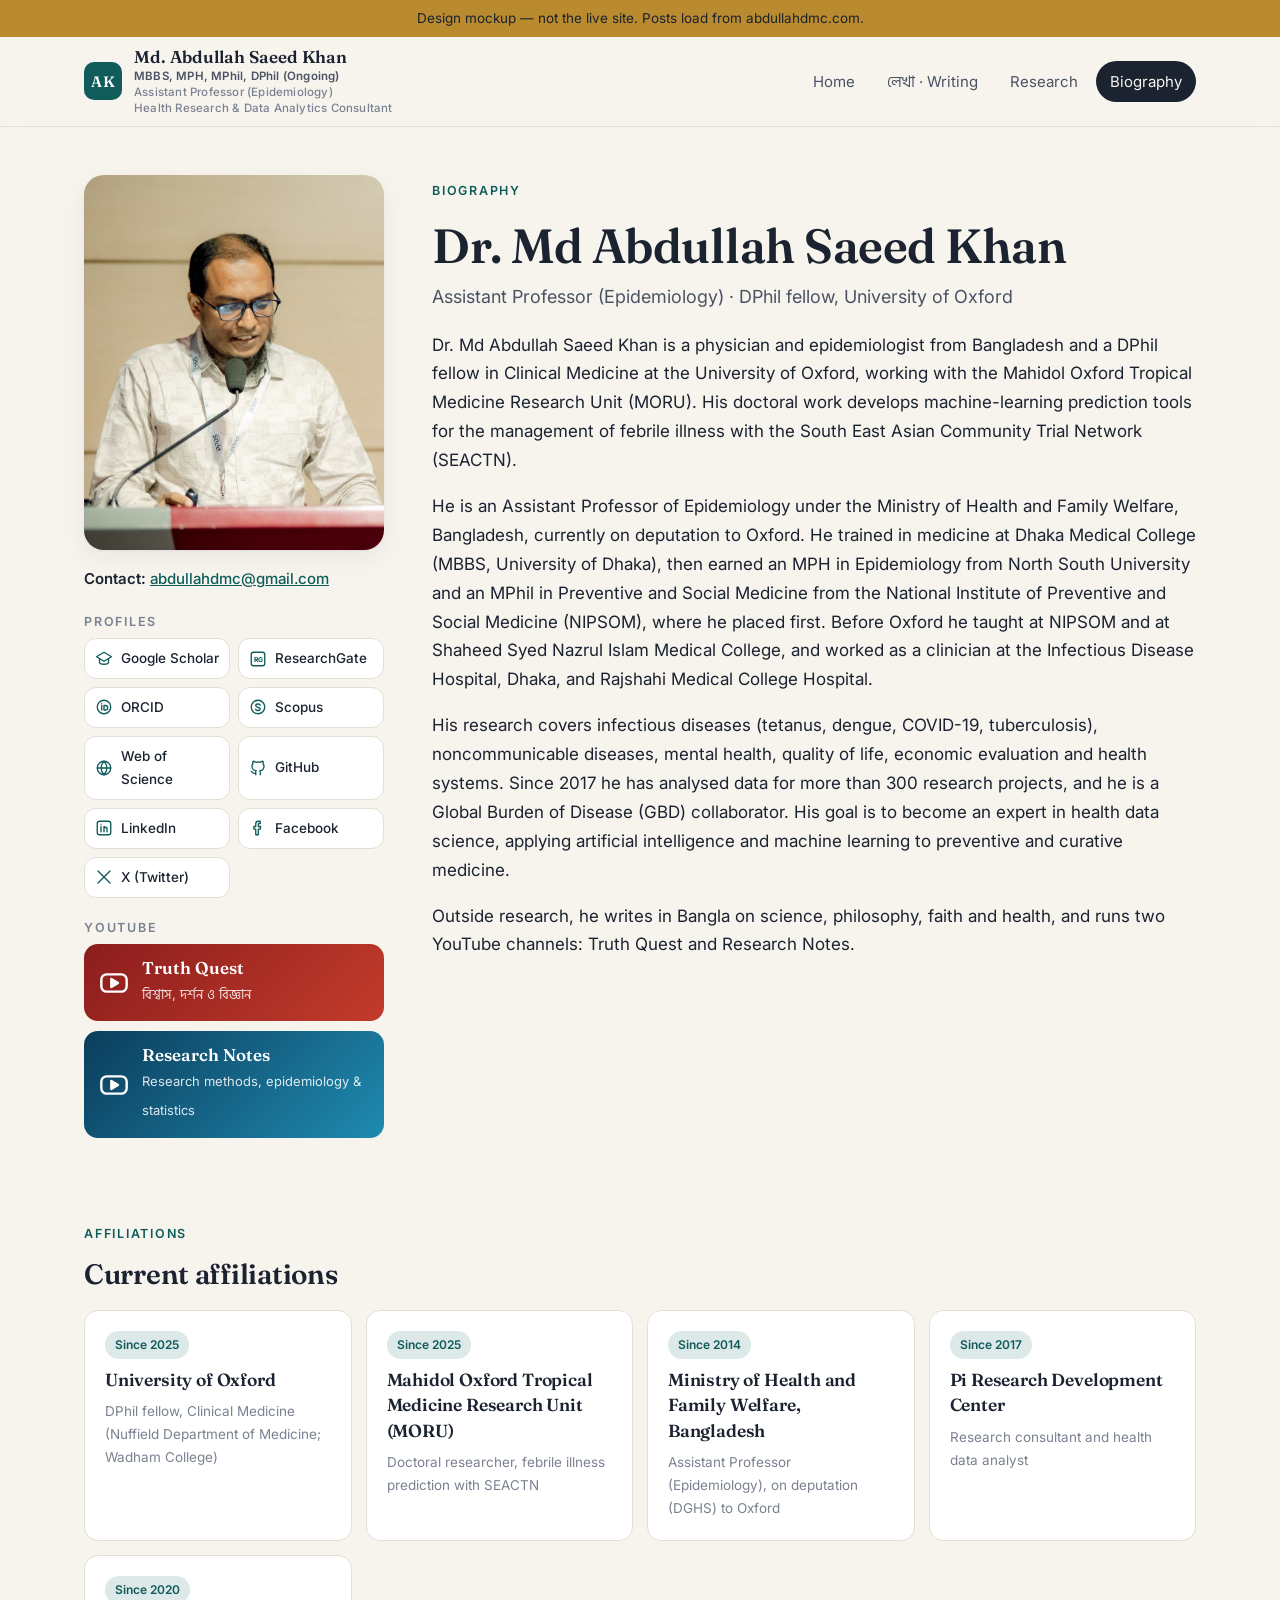
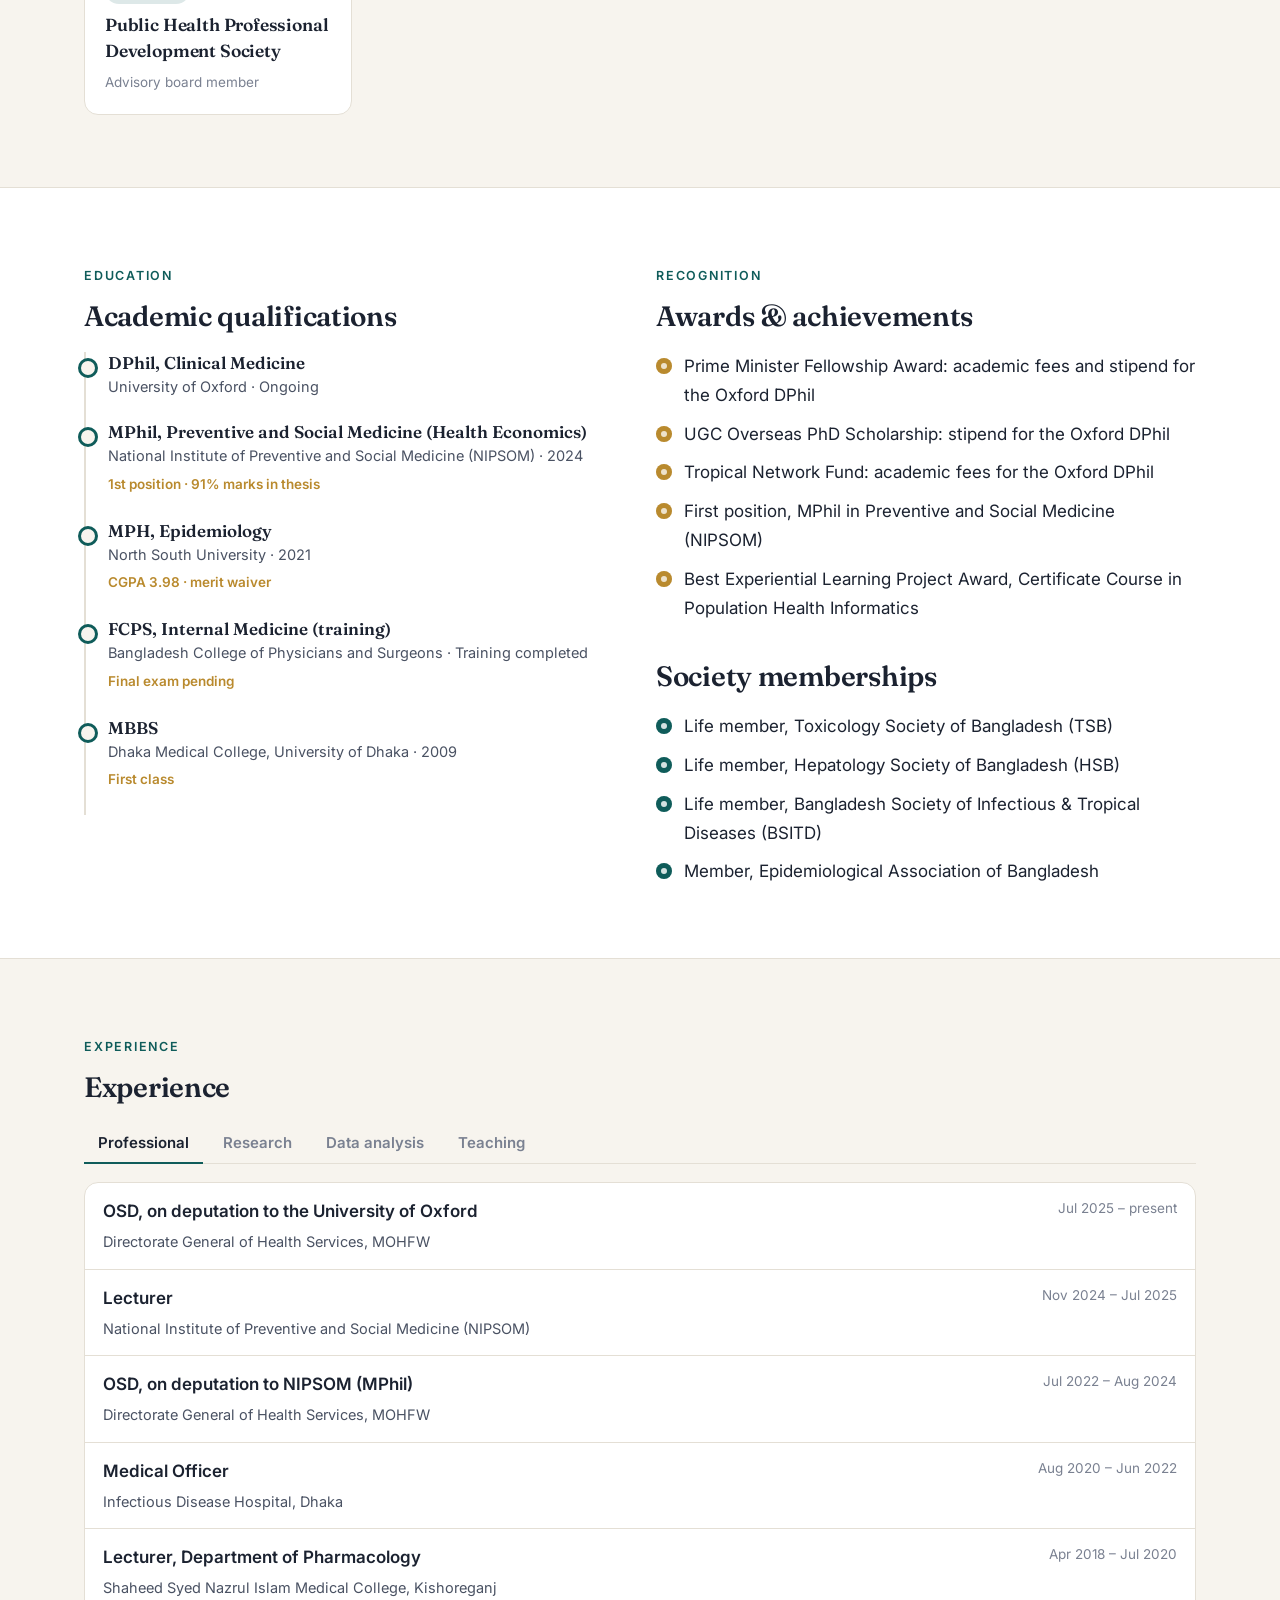
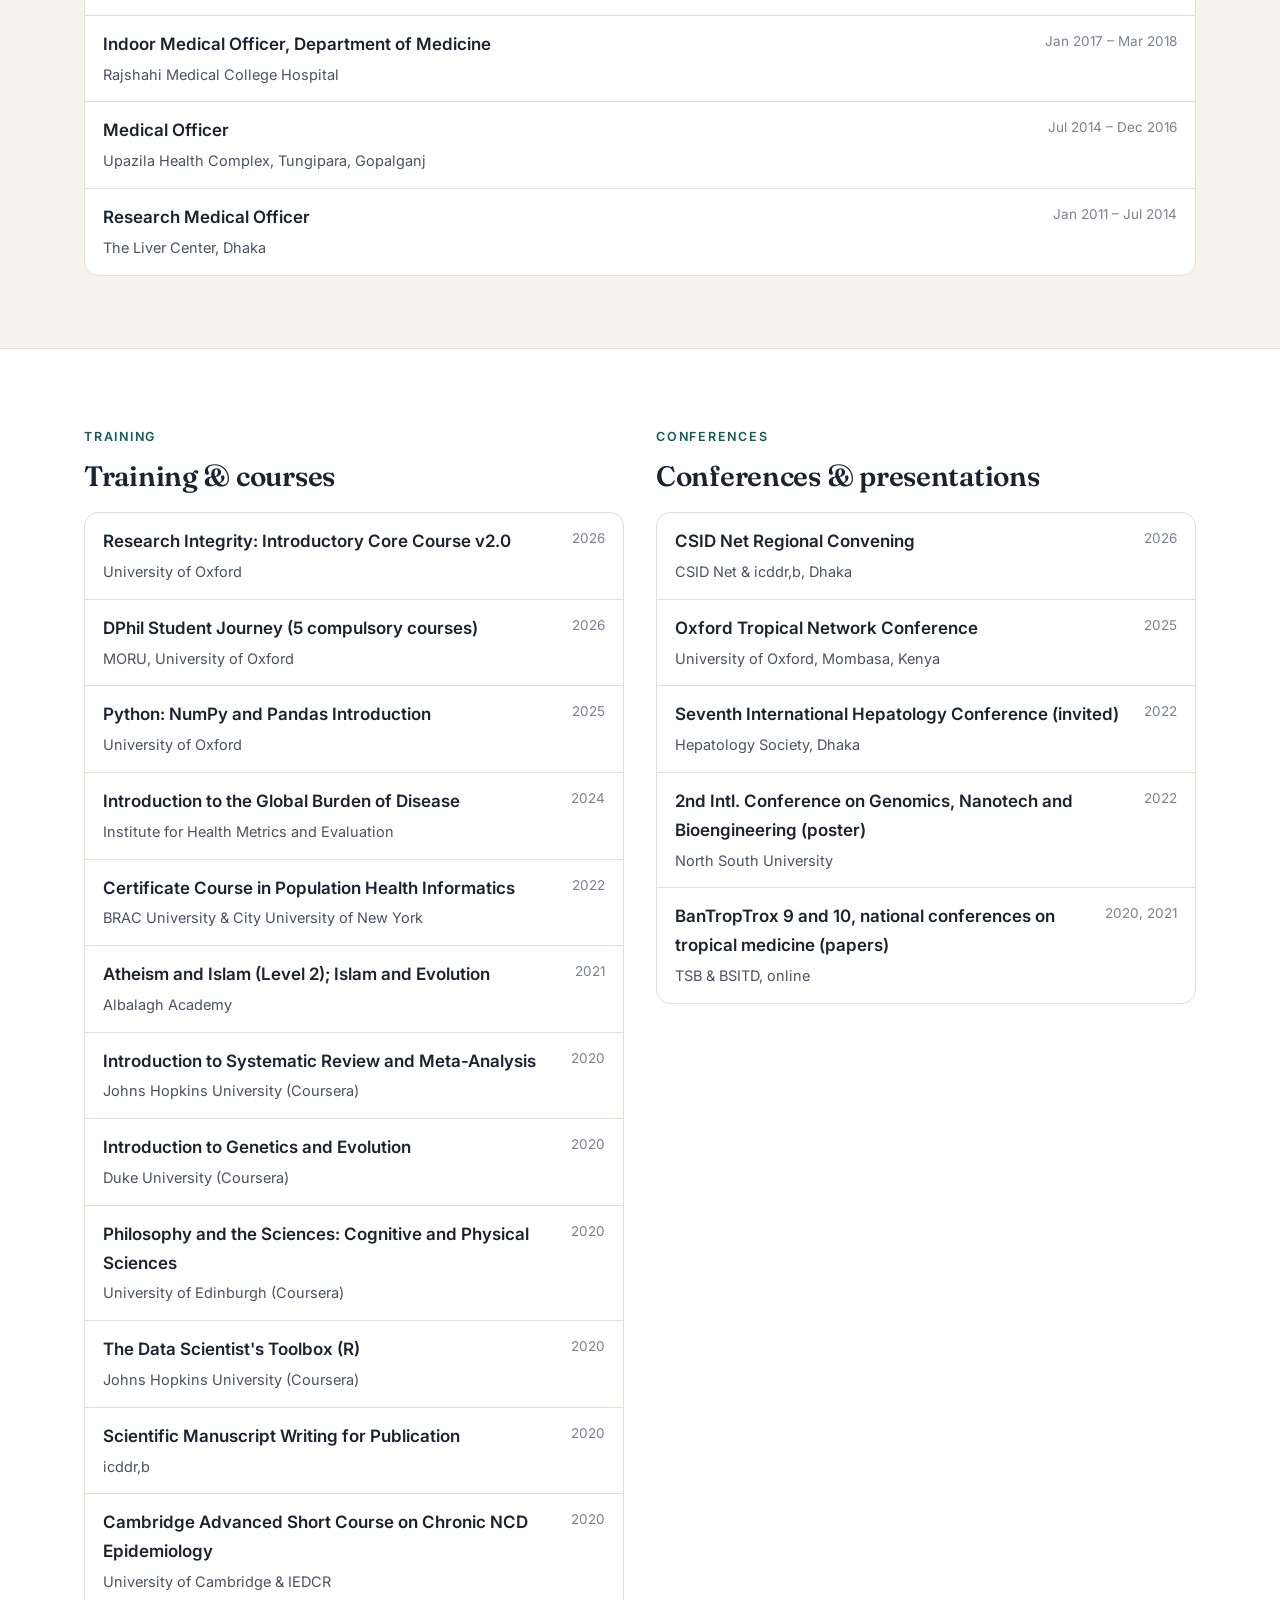
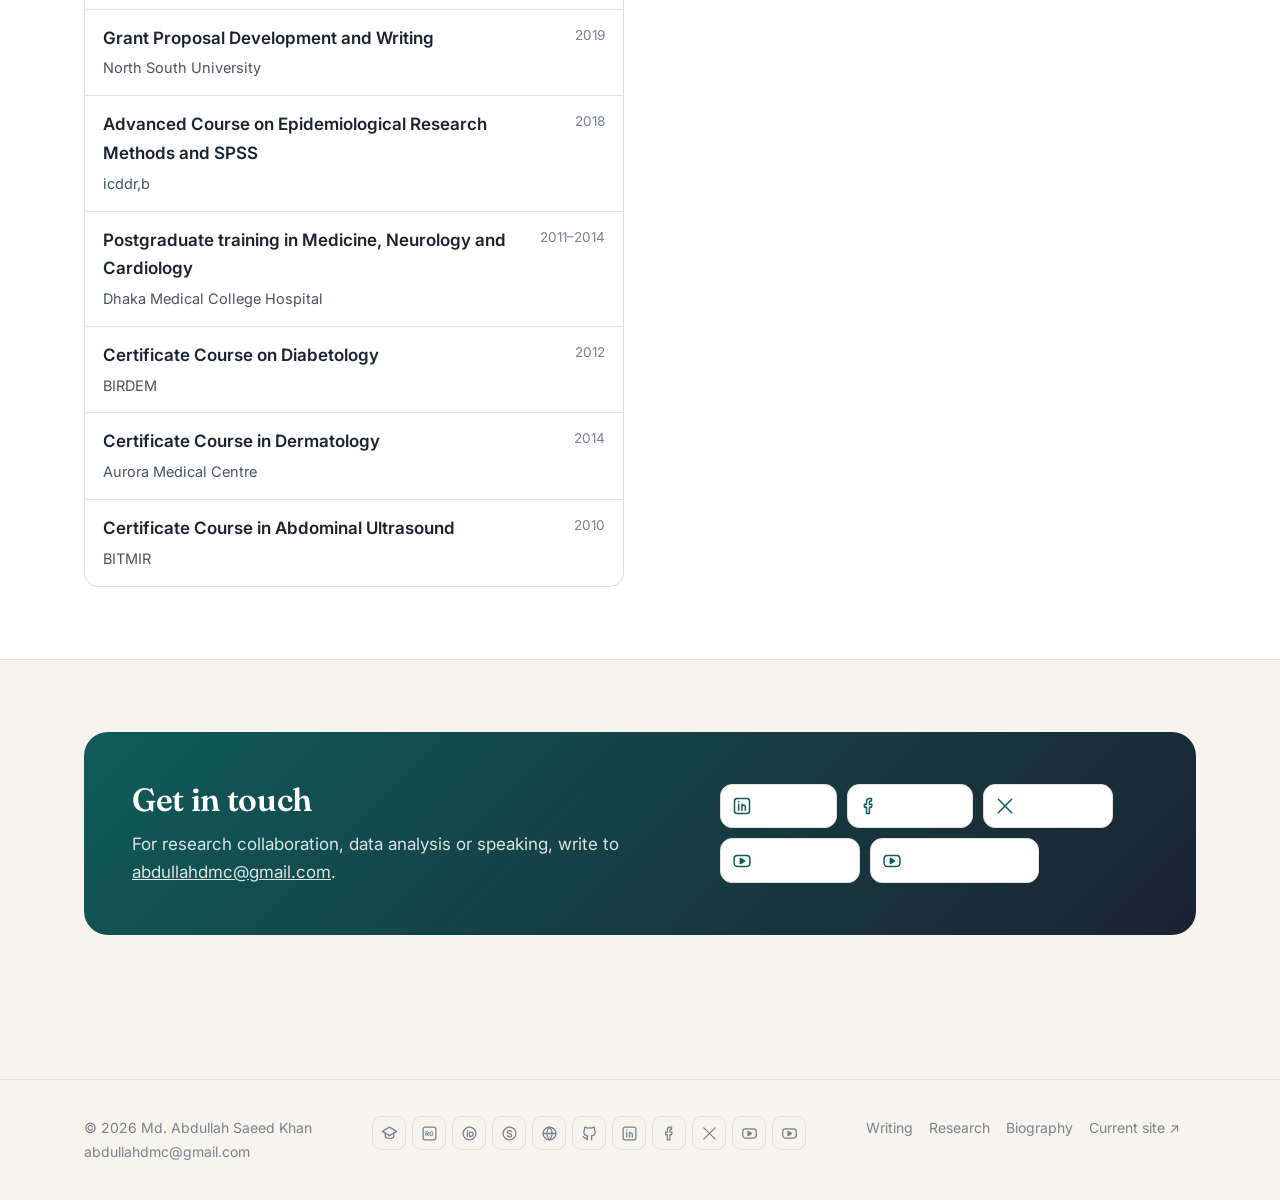
==== docs/about.html @ 0b35661c "Biography sidebar with contact and links, DPhil fellow, stacked review sections, intro wording Co-Au" ====
<!doctype html>
<html lang="en">
<head>
<meta charset="utf-8">
<meta name="viewport" content="width=device-width, initial-scale=1">
<title>Biography · Abdullah Saeed Khan</title>
<meta name="description" content="Biography, affiliations, qualifications, training and experience of Dr. Md Abdullah Saeed Khan.">
<link rel="preconnect" href="https://fonts.googleapis.com"><link rel="preconnect" href="https://fonts.gstatic.com" crossorigin>
<link href="https://fonts.googleapis.com/css2?family=Fraunces:ital,opsz,wght@0,9..144,500;0,9..144,600;1,9..144,500&family=Hind+Siliguri:wght@400;500;600&family=Inter:wght@400;500;600&family=Noto+Serif+Bengali:wght@500;600&display=swap" rel="stylesheet">
<link rel="stylesheet" href="assets/style.css">
</head>
<body>
<div id="site-header"></div>

<section><div class="wrap bio-hero">
  <aside class="bio-side">
    <div class="portrait photo" style="background-image:url(assets/portrait.jpg)" role="img" aria-label="Dr. Md Abdullah Saeed Khan speaking at a conference"></div>
    <p class="contact">Contact: <a href="mailto:abdullahdmc@gmail.com">abdullahdmc@gmail.com</a></p>
    <h2 class="side-h">Profiles</h2>
    <div class="side-links" id="links"></div>
    <h2 class="side-h">YouTube</h2>
    <div class="yt side-yt" id="yt"></div>
  </aside>
  <div>
    <span class="eyebrow">Biography</span>
    <h1 id="name"></h1>
    <p class="role">Assistant Professor (Epidemiology) · DPhil fellow, University of Oxford</p>
    <div class="bio-text" id="bio"></div>
  </div>
</div></section>

<section class="section"><div class="wrap">
  <span class="eyebrow">Affiliations</span><h2 class="sub-h" style="margin-top:10px">Current affiliations</h2>
  <div class="affil-grid" id="affil"></div>
</div></section>

<section class="section band"><div class="wrap two-col">
  <div><span class="eyebrow">Education</span><h2 class="sub-h" style="margin-top:10px">Academic qualifications</h2><ul class="edu" id="edu"></ul></div>
  <div>
    <span class="eyebrow">Recognition</span><h2 class="sub-h" style="margin-top:10px">Awards &amp; achievements</h2><ul class="ticks gold" id="awards"></ul>
    <h2 class="sub-h" style="margin-top:36px">Society memberships</h2><ul class="ticks" id="members"></ul>
  </div>
</div></section>

<section class="section"><div class="wrap">
  <span class="eyebrow">Experience</span><h2 class="sub-h" style="margin-top:10px">Experience</h2>
  <div class="tabs" role="tablist" id="xtabs"></div>
  <div id="xpanel"></div>
</div></section>

<section class="section band"><div class="wrap two-col">
  <div><span class="eyebrow">Training</span><h2 class="sub-h" style="margin-top:10px">Training &amp; courses</h2><ul class="rows" id="training"></ul></div>
  <div><span class="eyebrow">Conferences</span><h2 class="sub-h" style="margin-top:10px">Conferences &amp; presentations</h2><ul class="rows" id="conf"></ul></div>
</div></section>

<section class="section"><div class="wrap">
  <div class="cta">
    <div><h2>Get in touch</h2><p>For research collaboration, data analysis or speaking, write to <a href="mailto:abdullahdmc@gmail.com" style="color:#fff">abdullahdmc@gmail.com</a>.</p></div>
    <div class="links-row" id="social"></div>
  </div>
</div></section>

<div id="site-footer"></div>
<script src="assets/profile.js"></script>
<script src="assets/site.js"></script>
<script>
  renderChrome("about.html");
  const P = window.PROFILE;
  const rows = (list, f) => list.map(f).join("");
  document.getElementById("name").textContent = P.name;
  document.getElementById("bio").innerHTML = P.bio.map(p => `<p>${p}</p>`).join("");
  document.getElementById("links").innerHTML = linkChips([...P.links.research, ...P.links.social]);
  document.getElementById("affil").innerHTML = rows(P.affiliations, a => `<div class="box"><span class="pill">Since ${a.since}</span><h3>${a.org}</h3><div class="meta">${a.role}</div></div>`);
  document.getElementById("edu").innerHTML = rows(P.education, e => `<li><b>${e.degree}</b><span>${e.inst} · ${e.year}</span>${e.note ? `<em>${e.note}</em>` : ""}</li>`);
  document.getElementById("awards").innerHTML = rows(P.awards, a => `<li>${a}</li>`);
  document.getElementById("members").innerHTML = rows(P.memberships, m => `<li>${m}</li>`);
  document.getElementById("training").innerHTML = rows(P.training, ([t, i, y]) => `<li><b>${t}</b><span class="where">${i}</span><span class="when">${y}</span></li>`);
  document.getElementById("conf").innerHTML = rows(P.conferences, ([t, i, y]) => `<li><b>${t}</b><span class="where">${i}</span><span class="when">${y}</span></li>`);
  document.getElementById("yt").innerHTML = rows(P.links.youtube, ([l, u, ic, sub]) => `<a href="${u}" target="_blank" rel="noopener">${linkIcon(ic)}<div><b>${l}</b><span>${sub}</span></div></a>`);
  document.getElementById("social").innerHTML = linkChips([...P.links.social, ...P.links.youtube.map(([l, u, i]) => [l, u, i])]);

  const X = P.experience;
  const tabs = {
    professional: ["Professional", () => `<ul class="rows">${rows(X.professional, ([r, o, d]) => `<li><b>${r}</b><span class="where">${o}</span><span class="when">${d}</span></li>`)}</ul>`],
    research: ["Research", () => `<ul class="rows">${rows(X.research, ([r, o, d]) => `<li><b>${r}</b><span class="where">${o}</span><span class="when">${d}</span></li>`)}</ul>`],
    analysis: ["Data analysis", () => `<ul class="rows">${rows(X.analysis, ([r, o, d, x]) => `<li><b>${r}</b><span class="where">${o}</span><span class="when">${d}</span><span class="extra">${x}</span></li>`)}</ul>
      <div class="chips-wrap" style="margin-top:14px">${X.tools.map(t => `<span>${t}</span>`).join("")}</div>`],
    teaching: ["Teaching", () => `<ul class="rows">${rows(X.teaching, ([t, o, d, x]) => `<li><b>${t}</b><span class="where">${o}${x ? " · " + x : ""}</span><span class="when">${d}</span></li>`)}</ul>`],
  };
  const xtabs = document.getElementById("xtabs");
  xtabs.innerHTML = Object.entries(tabs).map(([k, [l]]) => `<button class="tab" role="tab" data-k="${k}">${l}</button>`).join("");
  const show = k => {
    xtabs.querySelectorAll(".tab").forEach(t => t.setAttribute("aria-selected", t.dataset.k === k));
    document.getElementById("xpanel").innerHTML = tabs[k][1]();
  };
  xtabs.onclick = e => { const b = e.target.closest(".tab"); if (b) show(b.dataset.k); };
  show("professional");
</script>
</body>
</html>
---- docs/assets/style.css ----
:root {
  --paper: #f7f4ee;
  --surface: #ffffff;
  --ink: #1b2230;
  --ink-2: #4a5263;
  --ink-3: #7a8191;
  --line: #e4dfd5;
  --accent: #0f5c5a;
  --accent-ink: #ffffff;
  --gold: #b98a2e;
  --shadow: 0 1px 2px rgba(27, 34, 48, .06), 0 8px 24px rgba(27, 34, 48, .06);
  --radius: 14px;
  --serif: "Fraunces", "Noto Serif Bengali", Georgia, serif;
  --sans: "Inter", "Hind Siliguri", system-ui, sans-serif;
  --wrap: 1160px;
}
@media (prefers-color-scheme: dark) {
  :root:not([data-theme="light"]) {
    --paper: #12161d; --surface: #1a1f28; --ink: #ece8df; --ink-2: #b9b4aa; --ink-3: #8b877f;
    --line: #2a303b; --accent: #4fb3ab; --accent-ink: #0d1a19; --gold: #d8b25c;
    --shadow: 0 1px 2px rgba(0,0,0,.3), 0 8px 24px rgba(0,0,0,.25);
  }
}
:root[data-theme="dark"] {
  --paper: #12161d; --surface: #1a1f28; --ink: #ece8df; --ink-2: #b9b4aa; --ink-3: #8b877f;
  --line: #2a303b; --accent: #4fb3ab; --accent-ink: #0d1a19; --gold: #d8b25c;
  --shadow: 0 1px 2px rgba(0,0,0,.3), 0 8px 24px rgba(0,0,0,.25);
}

* { box-sizing: border-box; }
html { -webkit-text-size-adjust: 100%; }
body {
  margin: 0; background: var(--paper); color: var(--ink);
  font: 17px/1.7 var(--sans); overflow-x: hidden;
}
a { color: inherit; }
img { max-width: 100%; display: block; }
.wrap { max-width: var(--wrap); margin: 0 auto; padding: 0 24px; }
@media (max-width: 600px) { .wrap { padding: 0 16px; } body { font-size: 16px; } }

/* ---------- header ---------- */
.site-header {
  position: sticky; top: 0; z-index: 20;
  background: color-mix(in srgb, var(--paper) 88%, transparent);
  backdrop-filter: blur(10px); border-bottom: 1px solid var(--line);
}
.site-header .wrap { display: flex; align-items: center; gap: 24px; min-height: 68px; padding-top: 10px; padding-bottom: 10px; }
.brand { display: flex; align-items: center; gap: 12px; text-decoration: none; }
.brand-mark {
  width: 38px; height: 38px; border-radius: 10px; background: var(--accent); color: var(--accent-ink);
  display: grid; place-items: center; font: 600 15px/1 var(--serif); letter-spacing: .5px;
}
.brand-name { font: 600 17px/1.15 var(--serif); }
.brand-name small { display: block; font: 500 11.5px/1.35 var(--sans); color: var(--ink-3); letter-spacing: .2px; }
.brand-name small:first-of-type { margin-top: 3px; color: var(--ink-2); font-weight: 600; }
@media (max-width: 400px) { .site-header .brand-mark { display: none; } .brand-name { font-size: 15.5px; } .brand-name small { font-size: 10.5px; } }
.nav { margin-left: auto; display: flex; gap: 4px; }
.nav a {
  text-decoration: none; padding: 8px 14px; border-radius: 999px; font-size: 15px; color: var(--ink-2);
}
.nav a:hover { background: var(--line); color: var(--ink); }
.nav a.active { background: var(--ink); color: var(--paper); }
.menu-btn { display: none; margin-left: auto; background: none; border: 1px solid var(--line); border-radius: 10px;
  width: 42px; height: 42px; color: var(--ink); font-size: 20px; cursor: pointer; }
@media (max-width: 760px) {
  .menu-btn { display: block; }
  .nav { display: none; position: absolute; top: 100%; left: 0; right: 0; flex-direction: column;
    background: var(--paper); border-bottom: 1px solid var(--line); padding: 8px 16px 16px; }
  .nav.open { display: flex; }
  .nav a { border-radius: 10px; }
}

/* ---------- type ---------- */
h1, h2, h3 { font-family: var(--serif); font-weight: 600; line-height: 1.25; margin: 0; letter-spacing: -.01em; }
.eyebrow { font: 600 12.5px/1 var(--sans); letter-spacing: .14em; text-transform: uppercase; color: var(--accent); }
.section { padding: 72px 0; }
.section-head { display: flex; align-items: end; justify-content: space-between; gap: 16px; margin-bottom: 28px; flex-wrap: wrap; }
.section-head h2 { font-size: clamp(26px, 3.2vw, 34px); margin-top: 10px; }
.link-more { font-weight: 600; color: var(--accent); text-decoration: none; white-space: nowrap; }
.link-more:hover { text-decoration: underline; }
@media (max-width: 600px) { .section { padding: 52px 0; } }

/* ---------- buttons ---------- */
.btn { display: inline-flex; align-items: center; gap: 8px; padding: 12px 20px; border-radius: 999px;
  font: 600 15px/1 var(--sans); text-decoration: none; border: 1px solid transparent; cursor: pointer; }
.btn-primary { background: var(--accent); color: var(--accent-ink); }
.btn-primary:hover { filter: brightness(1.08); }
.btn-ghost { border-color: var(--line); color: var(--ink); background: var(--surface); }
.btn-ghost:hover { border-color: var(--ink-3); }

/* ---------- hero ---------- */
.hero { padding: 64px 0 40px; }
.hero-grid { display: grid; grid-template-columns: 1.25fr 1fr; gap: 56px; align-items: center; }
.hero h1 { font-size: clamp(38px, 5.4vw, 62px); margin: 16px 0 18px; }
.hero h1 em { font-style: italic; color: var(--accent); }
.hero .lede { font-size: 19px; color: var(--ink-2); max-width: 36em; margin: 0 0 28px; }
.hero .lede-bn { font-family: "Hind Siliguri", var(--sans); }
.hero-actions { display: flex; gap: 12px; flex-wrap: wrap; }
.stats { display: grid; grid-template-columns: repeat(3, 1fr); gap: 12px; margin-top: 36px; max-width: 520px; }
.stat { border-top: 2px solid var(--ink); padding-top: 10px; }
.stat b { display: block; font: 600 30px/1.1 var(--serif); }
.stat span { font-size: 13.5px; color: var(--ink-3); line-height: 1.35; display: block; margin-top: 4px; }
.hero-visual { position: relative; aspect-ratio: 4 / 5; }
.hero-visual .portrait {
  position: absolute; inset: 0; border-radius: 24px; overflow: hidden; box-shadow: var(--shadow);
  background: linear-gradient(160deg, #0f5c5a, #0b3b4a 60%, #1b2230);
  display: grid; place-items: center; color: rgba(255,255,255,.9);
}
.portrait .ph { text-align: center; font-size: 13px; letter-spacing: .08em; opacity: .75; text-transform: uppercase; }
.portrait .ph b { display: block; font: 600 64px/1 var(--serif); letter-spacing: 0; opacity: 1; margin-bottom: 10px; text-transform: none; }
.hero-visual .badge {
  position: absolute; left: -28px; bottom: 36px; background: var(--surface); color: var(--ink);
  border-radius: 14px; padding: 14px 18px; box-shadow: var(--shadow); font-size: 14px; line-height: 1.4; max-width: 240px;
  border: 1px solid var(--line);
}
.badge b { display: block; font-family: var(--serif); font-size: 16px; }
@media (max-width: 900px) {
  .hero-grid { grid-template-columns: 1fr; gap: 36px; }
  .hero-visual { max-width: 380px; aspect-ratio: 1 / 1; }
  .hero-visual .badge { left: 16px; bottom: -18px; }
}

/* ---------- cover (generated post image) ---------- */
.cover {
  position: relative; aspect-ratio: 16 / 9; overflow: hidden; color: #fff; isolation: isolate;
  background: linear-gradient(var(--ang, 135deg), var(--c1), var(--c2));
  container-type: inline-size;
}
.cover svg.motif { position: absolute; z-index: -1; width: 78%; height: auto; opacity: .22; color: #fff; }
.cover::after { content: ""; position: absolute; inset: 0; z-index: -1;
  background: radial-gradient(120% 90% at 0% 100%, rgba(0,0,0,.38), transparent 60%); }
.cover .c-chip { position: absolute; top: 6.5cqi; left: 6.5cqi; font: 600 max(10px, 3.6cqi)/1 var(--sans);
  letter-spacing: .04em; background: rgba(255,255,255,.16); border: 1px solid rgba(255,255,255,.28);
  padding: 1.6cqi 3cqi; border-radius: 999px; backdrop-filter: blur(4px); }
.cover .c-title { position: absolute; left: 6.5cqi; right: 8cqi; bottom: 7cqi; margin: 0;
  font: 600 6.4cqi/1.32 "Noto Serif Bengali", var(--serif);
  display: -webkit-box; -webkit-line-clamp: 3; -webkit-box-orient: vertical; overflow: hidden;
  text-shadow: 0 1px 12px rgba(0,0,0,.25); }
.cover .c-sig { position: absolute; top: 7cqi; right: 6.5cqi; font: 500 max(9px, 2.8cqi)/1 var(--sans); opacity: .75; letter-spacing: .05em; }
.cover.lg .c-title { font-size: 5.2cqi; }

/* ---------- cards ---------- */
.grid { display: grid; grid-template-columns: repeat(3, 1fr); gap: 24px; }
@media (max-width: 960px) { .grid { grid-template-columns: repeat(2, 1fr); } }
@media (max-width: 600px) { .grid { grid-template-columns: 1fr; gap: 18px; } }
.card { background: var(--surface); border: 1px solid var(--line); border-radius: var(--radius); overflow: hidden;
  text-decoration: none; display: flex; flex-direction: column; transition: transform .2s, box-shadow .2s; }
.card:hover { transform: translateY(-3px); box-shadow: var(--shadow); }
.card-body { padding: 18px 20px 20px; display: flex; flex-direction: column; gap: 8px; flex: 1; }
.card-meta { font-size: 13px; color: var(--ink-3); display: flex; gap: 8px; align-items: center; flex-wrap: wrap; }
.dot { width: 8px; height: 8px; border-radius: 50%; display: inline-block; background: var(--c1); }
.card h3 { font: 600 19px/1.4 "Noto Serif Bengali", var(--serif); }
.card p { margin: 0; color: var(--ink-2); font-size: 15px; line-height: 1.65;
  display: -webkit-box; -webkit-line-clamp: 3; -webkit-box-orient: vertical; overflow: hidden; }

.feature { display: grid; grid-template-columns: 1.35fr 1fr; gap: 0; background: var(--surface);
  border: 1px solid var(--line); border-radius: 20px; overflow: hidden; text-decoration: none; margin-bottom: 24px; }
.feature .cover { aspect-ratio: auto; min-height: 340px; }
.feature .f-body { padding: 36px; display: flex; flex-direction: column; justify-content: center; gap: 14px; }
.feature h3 { font: 600 clamp(24px, 2.6vw, 32px)/1.35 "Noto Serif Bengali", var(--serif); }
.feature p { margin: 0; color: var(--ink-2); }
@media (max-width: 860px) { .feature { grid-template-columns: 1fr; } .feature .cover { min-height: 0; aspect-ratio: 16/9; } .feature .f-body { padding: 24px; } }

/* ---------- themes ---------- */
.themes { display: grid; grid-template-columns: repeat(3, 1fr); gap: 16px; }
@media (max-width: 860px) { .themes { grid-template-columns: repeat(2, 1fr); } }
@media (max-width: 480px) { .themes { grid-template-columns: 1fr; } }
.theme-tile { position: relative; overflow: hidden; border-radius: var(--radius); padding: 22px 22px 20px; color: #fff;
  text-decoration: none; background: linear-gradient(135deg, var(--c1), var(--c2)); min-height: 150px;
  display: flex; flex-direction: column; justify-content: flex-end; isolation: isolate; transition: transform .2s; }
.theme-tile:hover { transform: translateY(-3px); }
.theme-tile svg { position: absolute; right: -20px; top: -20px; width: 170px; opacity: .2; z-index: -1; }
.theme-tile b { font: 600 22px/1.3 "Noto Serif Bengali", var(--serif); }
.theme-tile span { font-size: 14px; opacity: .85; }

/* ---------- research ---------- */
.band { background: var(--surface); border-top: 1px solid var(--line); border-bottom: 1px solid var(--line); }
.research { display: grid; grid-template-columns: 1fr 1.6fr; gap: 56px; }
.research .intro p { color: var(--ink-2); }
.pubs { list-style: none; margin: 0; padding: 0; display: grid; gap: 14px; }
.pub { border: 1px solid var(--line); border-radius: 12px; padding: 16px 18px; background: var(--paper); }
.pub a { text-decoration: none; }
.pub a:hover .pub-title { text-decoration: underline; }
.pub-title { font: 600 17px/1.45 var(--serif); display: block; }
.pub-meta { font-size: 13.5px; color: var(--ink-3); margin-top: 6px; display: flex; gap: 10px; flex-wrap: wrap; }
.pub-meta .j { color: var(--accent); font-weight: 600; }
@media (max-width: 860px) { .research { grid-template-columns: 1fr; gap: 28px; } }

.affil { display: flex; flex-wrap: wrap; gap: 10px; margin-top: 20px; }
.affil span { font-size: 13.5px; border: 1px solid var(--line); padding: 6px 12px; border-radius: 999px; background: var(--paper); color: var(--ink-2); }

/* ---------- writing page ---------- */
.page-head { padding: 56px 0 28px; }
.page-head h1 { font-size: clamp(34px, 4.6vw, 52px); margin-top: 12px; }
.page-head p { color: var(--ink-2); max-width: 40em; }
.toolbar { display: flex; gap: 12px; flex-wrap: wrap; align-items: center; margin-bottom: 28px; }
.chips { display: flex; gap: 8px; flex-wrap: wrap; }
.chip { border: 1px solid var(--line); background: var(--surface); color: var(--ink-2); border-radius: 999px; padding: 8px 14px;
  font: 500 14px/1 var(--sans); cursor: pointer; display: inline-flex; gap: 8px; align-items: center; }
.chip[aria-pressed="true"] { background: var(--ink); color: var(--paper); border-color: var(--ink); }
.chip small { opacity: .65; }
.search { margin-left: auto; position: relative; }
.search input { font: 15px var(--sans); padding: 10px 14px 10px 38px; border-radius: 999px; border: 1px solid var(--line);
  background: var(--surface); color: var(--ink); width: 260px; }
.search svg { position: absolute; left: 13px; top: 50%; transform: translateY(-50%); width: 16px; color: var(--ink-3); }
@media (max-width: 760px) { .search { margin-left: 0; width: 100%; } .search input { width: 100%; } }
.count { color: var(--ink-3); font-size: 14px; margin-bottom: 16px; }
.more-wrap { text-align: center; margin-top: 36px; }
.empty { text-align: center; padding: 60px 0; color: var(--ink-3); }

/* ---------- post page ---------- */
.post-hero { padding: 40px 0 0; }
.post-hero .cover { border-radius: 20px; }
.post-head { max-width: 760px; margin: 36px auto 0; }
.post-head h1 { font: 600 clamp(30px, 4vw, 44px)/1.35 "Noto Serif Bengali", var(--serif); margin: 14px 0; }
.post-head .card-meta { font-size: 14px; }
.byline { display: flex; gap: 12px; align-items: center; margin-top: 18px; padding-top: 18px; border-top: 1px solid var(--line); }
.byline .brand-mark { width: 42px; height: 42px; }
.byline b { display: block; font-size: 15px; }
.byline span { font-size: 13.5px; color: var(--ink-3); }
.prose { max-width: 760px; margin: 28px auto 0; font: 19px/1.95 "Hind Siliguri", var(--sans); }
.prose p { margin: 0 0 1.15em; }
.prose h2, .prose h3 { margin: 1.6em 0 .6em; font-family: "Noto Serif Bengali", var(--serif); }
.prose img { border-radius: 12px; height: auto; margin: 1em 0; }
.prose a { color: var(--accent); }
.prose blockquote { margin: 1.4em 0; padding: 4px 0 4px 20px; border-left: 3px solid var(--gold); color: var(--ink-2); font-style: italic; }
.prose .loading { color: var(--ink-3); }
@media (max-width: 600px) { .prose { font-size: 17.5px; line-height: 1.9; } }
.post-foot { max-width: 760px; margin: 40px auto 0; display: flex; gap: 8px; flex-wrap: wrap; }
.tag { font-size: 13.5px; padding: 6px 12px; border-radius: 999px; background: var(--surface); border: 1px solid var(--line); color: var(--ink-2); }

/* ---------- about ---------- */
.about-grid { display: grid; grid-template-columns: 320px 1fr; gap: 56px; align-items: start; }
.about-grid .portrait { position: relative; aspect-ratio: 4/5; border-radius: 20px; }
.about-grid .prose { margin: 0; max-width: none; font-family: var(--sans); font-size: 18px; line-height: 1.8; }
.timeline { list-style: none; padding: 0; margin: 24px 0 0; border-left: 2px solid var(--line); }
.timeline li { padding: 0 0 18px 20px; position: relative; }
.timeline li::before { content: ""; position: absolute; left: -7px; top: 8px; width: 12px; height: 12px; border-radius: 50%; background: var(--accent); }
.timeline b { display: block; font-family: var(--serif); }
.timeline span { color: var(--ink-3); font-size: 14.5px; }
@media (max-width: 860px) { .about-grid { grid-template-columns: 1fr; gap: 28px; } .about-grid .portrait { max-width: 300px; } }

/* ---------- newsletter + footer ---------- */
.cta { border-radius: 24px; padding: 48px; color: #fff; background: linear-gradient(135deg, #0f5c5a, #1b2230);
  display: grid; grid-template-columns: 1.3fr 1fr; gap: 32px; align-items: center; }
.cta h2 { font-size: clamp(24px, 3vw, 32px); }
.cta p { opacity: .85; margin: 10px 0 0; }
.cta form { display: flex; gap: 10px; flex-wrap: wrap; }
.cta input { flex: 1; min-width: 200px; font: 15px var(--sans); padding: 13px 16px; border-radius: 999px; border: 0; }
.cta .btn { background: var(--gold); color: #1b2230; }
@media (max-width: 760px) { .cta { grid-template-columns: 1fr; padding: 30px 22px; } }
.site-footer { border-top: 1px solid var(--line); margin-top: 72px; padding: 36px 0; color: var(--ink-3); font-size: 14px; }
.site-footer .wrap { display: flex; justify-content: space-between; gap: 16px; flex-wrap: wrap; }
.site-footer a { text-decoration: none; margin-right: 16px; }
.site-footer a:hover { color: var(--ink); }

.mock-note { background: var(--gold); color: #1b2230; text-align: center; font-size: 13.5px; padding: 7px 16px; }

/* ---------- photo ---------- */
.portrait.photo { background: #ddd center / cover no-repeat; }
.portrait.photo .ph { display: none; }

/* ---------- profile links ---------- */
.links-row { display: flex; flex-wrap: wrap; gap: 10px; }
.profile-link { display: inline-flex; align-items: center; gap: 10px; padding: 9px 14px 9px 11px; border-radius: 12px;
  border: 1px solid var(--line); background: var(--surface); text-decoration: none; font-size: 14.5px; font-weight: 500; transition: border-color .2s, transform .2s; }
.profile-link:hover { border-color: var(--accent); transform: translateY(-1px); }
.profile-link svg { width: 20px; height: 20px; color: var(--accent); flex: none; }
.profile-link small { display: block; font-size: 12px; color: var(--ink-3); font-weight: 400; }
.footer-icons { display: flex; gap: 6px; flex-wrap: wrap; }
.footer-icons a { margin: 0; width: 34px; height: 34px; display: grid; place-items: center; border-radius: 9px; border: 1px solid var(--line); }
.footer-icons a:hover { border-color: var(--accent); color: var(--accent); }
.footer-icons svg { width: 17px; height: 17px; }
.yt { display: grid; grid-template-columns: repeat(2, 1fr); gap: 16px; }
.yt a { display: flex; gap: 16px; align-items: center; padding: 20px; border-radius: var(--radius); text-decoration: none; color: #fff;
  background: linear-gradient(135deg, #8c1d1d, #c23b2b); }
.yt a:nth-child(2) { background: linear-gradient(135deg, #0b3d5c, #1f8ab0); }
.yt svg { width: 44px; height: 44px; flex: none; }
.yt b { font: 600 20px/1.2 var(--serif); display: block; }
.yt span { font-size: 14px; opacity: .85; }
@media (max-width: 600px) { .yt { grid-template-columns: 1fr; } }

/* ---------- metrics ---------- */
.metrics { display: grid; grid-template-columns: repeat(4, 1fr) 1.6fr; gap: 14px; }
.metric { background: var(--surface); border: 1px solid var(--line); border-radius: var(--radius); padding: 18px 18px 16px; }
.metric b { display: block; font: 600 34px/1.05 var(--serif); }
.metric .lbl { font-size: 13.5px; color: var(--ink-2); font-weight: 600; margin-top: 6px; display: block; }
.metric .sub { font-size: 12.5px; color: var(--ink-3); display: block; margin-top: 2px; }
.metric.chart { padding-bottom: 10px; }
.bars { display: flex; align-items: flex-end; gap: 6px; height: 86px; margin-top: 10px; }
.bars div { flex: 1; background: var(--accent); border-radius: 4px 4px 0 0; min-height: 3px; opacity: .85; }
.bars div:last-child { opacity: 1; }
.bars-x { display: flex; gap: 6px; font-size: 11px; color: var(--ink-3); margin-top: 4px; }
.bars-x span { flex: 1; text-align: center; }
.metrics-note { font-size: 13px; color: var(--ink-3); margin-top: 12px; display: flex; gap: 14px; flex-wrap: wrap; }
.metrics-note a { color: var(--accent); }
@media (max-width: 960px) { .metrics { grid-template-columns: repeat(2, 1fr); } .metric.chart { grid-column: 1 / -1; } }

/* ---------- projects & grants ---------- */
.cards2 { display: grid; grid-template-columns: repeat(auto-fill, minmax(300px, 1fr)); gap: 16px; }
@media (max-width: 400px) { .cards2 { grid-template-columns: 1fr; } }
.box { background: var(--surface); border: 1px solid var(--line); border-radius: var(--radius); padding: 20px; display: flex; flex-direction: column; gap: 8px; }
.box h3 { font: 600 17.5px/1.45 var(--serif); }
.box .meta { font-size: 13.5px; color: var(--ink-3); }
.pill { align-self: flex-start; display: inline-block; font-size: 12px; font-weight: 600; padding: 4px 10px; border-radius: 999px; background: color-mix(in srgb, var(--accent) 14%, transparent); color: var(--accent); }
.pill.gold { background: color-mix(in srgb, var(--gold) 18%, transparent); color: var(--gold); }
.amount { font: 600 20px/1.2 var(--serif); }

/* ---------- publication list ---------- */
.pub-tabs { display: flex; gap: 8px; flex-wrap: wrap; align-items: center; margin-bottom: 20px; }
.year-h { font: 600 15px/1 var(--sans); color: var(--ink-3); letter-spacing: .08em; margin: 28px 0 10px; display: flex; align-items: center; gap: 12px; }
.year-h::after { content: ""; flex: 1; height: 1px; background: var(--line); }
.plist { display: grid; gap: 10px; list-style: none; margin: 0; padding: 0; }
.pitem { display: grid; grid-template-columns: 46px 1fr auto; gap: 16px; align-items: center; background: var(--surface);
  border: 1px solid var(--line); border-radius: 12px; padding: 14px 16px; transition: border-color .2s; }
.pitem:hover { border-color: color-mix(in srgb, var(--accent) 45%, var(--line)); }
.picon { width: 46px; height: 46px; border-radius: 12px; display: grid; place-items: center; color: #fff; background: var(--ic, var(--accent)); }
.picon svg { width: 24px; height: 24px; }
.pitem a.pt { font: 600 16.5px/1.45 var(--serif); text-decoration: none; }
.pitem a.pt:hover { text-decoration: underline; color: var(--accent); }
.pitem .pm { font-size: 13.5px; color: var(--ink-3); margin-top: 3px; display: flex; gap: 8px; flex-wrap: wrap; align-items: center; }
.pitem .pm .j { color: var(--ink-2); font-style: italic; }
.cite { text-align: center; min-width: 74px; text-decoration: none; border-left: 1px solid var(--line); padding-left: 14px; }
.cite b { display: block; font: 600 22px/1 var(--serif); color: var(--ink); }
.cite span { font-size: 11.5px; color: var(--ink-3); letter-spacing: .04em; }
a.cite:hover b { color: var(--accent); }
@media (max-width: 600px) {
  .pitem { grid-template-columns: 38px 1fr; gap: 12px; padding: 12px; }
  .picon { width: 38px; height: 38px; } .picon svg { width: 20px; height: 20px; }
  .cite { grid-column: 2; text-align: left; border: 0; padding: 0; display: flex; gap: 6px; align-items: baseline; }
  .cite b { font-size: 16px; }
}
.chips-wrap { display: flex; flex-wrap: wrap; gap: 8px; }
.chips-wrap span { font-size: 13.5px; padding: 6px 12px; border-radius: 999px; background: var(--surface); border: 1px solid var(--line); color: var(--ink-2); }

/* ---------- biography ---------- */
.bio-hero { display: grid; grid-template-columns: 300px 1fr; gap: 48px; align-items: start; padding-top: 48px; padding-bottom: 8px; }
.bio-hero .portrait { position: relative; aspect-ratio: 4/5; border-radius: 20px; box-shadow: var(--shadow); overflow: hidden; }
.bio-hero h1 { font-size: clamp(32px, 4.4vw, 48px); margin: 12px 0 6px; }
.bio-hero .role { color: var(--ink-2); font-size: 18px; margin: 0 0 18px; }
.bio-text p { margin: 0 0 1em; }
.bio-side .contact { margin: 16px 0 0; font-size: 15px; font-weight: 600; }
.bio-side .contact a { color: var(--accent); font-weight: 500; }
.side-h { font: 600 12.5px/1 var(--sans); letter-spacing: .14em; text-transform: uppercase; color: var(--ink-3); margin: 24px 0 10px; }
.side-links { display: grid; grid-template-columns: 1fr 1fr; gap: 8px; }
.side-links .profile-link { padding: 8px 10px; font-size: 13.5px; gap: 8px; }
.side-links .profile-link svg { width: 18px; height: 18px; }
.side-yt { grid-template-columns: 1fr; gap: 10px; }
.side-yt a { padding: 14px; gap: 12px; }
.side-yt svg { width: 32px; height: 32px; }
.side-yt b { font-size: 17px; }
.side-yt span { font-size: 13px; }
@media (max-width: 860px) { .bio-hero { grid-template-columns: 1fr; gap: 24px; } .bio-hero .portrait { max-width: 260px; } }
.sub-h { font-size: clamp(22px, 2.6vw, 28px); margin: 0 0 18px; }
.affil-grid { display: grid; grid-template-columns: repeat(auto-fill, minmax(260px, 1fr)); gap: 14px; }
.tabs { display: flex; gap: 6px; flex-wrap: wrap; border-bottom: 1px solid var(--line); margin-bottom: 18px; }
.tab { background: none; border: 0; border-bottom: 2px solid transparent; padding: 10px 14px; font: 600 15px var(--sans); color: var(--ink-3); cursor: pointer; margin-bottom: -1px; }
.tab[aria-selected="true"] { color: var(--ink); border-color: var(--accent); }
.rows { list-style: none; margin: 0; padding: 0; border: 1px solid var(--line); border-radius: var(--radius); background: var(--surface); overflow: hidden; }
.rows li { display: grid; grid-template-columns: 1fr auto; gap: 4px 18px; padding: 14px 18px; border-top: 1px solid var(--line); }
.rows li:first-child { border-top: 0; }
.rows b { font-weight: 600; }
.rows .where { color: var(--ink-2); font-size: 14.5px; grid-column: 1; }
.rows .when { color: var(--ink-3); font-size: 13.5px; grid-row: 1; grid-column: 2; white-space: nowrap; }
.rows .extra { grid-column: 1 / -1; font-size: 13.5px; color: var(--ink-3); }
@media (max-width: 600px) { .rows li { grid-template-columns: 1fr; } .rows .when { grid-row: auto; grid-column: 1; } }
.two-col { display: grid; grid-template-columns: 1fr 1fr; gap: 32px; }
@media (max-width: 860px) { .two-col { grid-template-columns: 1fr; } }
.ticks { list-style: none; margin: 0; padding: 0; display: grid; gap: 10px; }
.ticks li { padding-left: 28px; position: relative; }
.ticks li::before { content: ""; position: absolute; left: 0; top: 6px; width: 16px; height: 16px; border-radius: 50%;
  background: color-mix(in srgb, var(--accent) 18%, transparent); box-shadow: inset 0 0 0 5px var(--accent); }
.ticks.gold li::before { background: color-mix(in srgb, var(--gold) 25%, transparent); box-shadow: inset 0 0 0 5px var(--gold); }
.edu { list-style: none; padding: 0; margin: 0; border-left: 2px solid var(--line); }
.edu li { padding: 0 0 22px 22px; position: relative; }
.edu li::before { content: ""; position: absolute; left: -8px; top: 6px; width: 14px; height: 14px; border-radius: 50%; background: var(--paper); border: 3px solid var(--accent); }
.edu b { display: block; font: 600 17px/1.35 var(--serif); }
.edu span { display: block; color: var(--ink-2); font-size: 14.5px; }
.edu em { font-style: normal; color: var(--gold); font-size: 13.5px; font-weight: 600; }

/* ---------- feed sections ---------- */
.ai-strip { background: linear-gradient(135deg, #0b3d5c, #12344a 55%, #1b2230); color: #fff; border-radius: 24px; padding: 36px; }
.ai-strip .eyebrow { color: #7fd3f0; }
.ai-strip h2 { color: #fff; }
.ai-strip .link-more { color: #7fd3f0; }
.ai-list { display: grid; grid-template-columns: repeat(3, 1fr); gap: 14px; margin-top: 22px; }
.ai-list a { display: block; padding: 18px; border-radius: 14px; background: rgba(255,255,255,.07); border: 1px solid rgba(255,255,255,.12); text-decoration: none; color: #fff; }
.ai-list a:hover { background: rgba(255,255,255,.12); }
.ai-list .d { font-size: 12.5px; color: #7fd3f0; font-weight: 600; letter-spacing: .04em; }
.ai-list p { margin: 8px 0 0; font-size: 14.5px; line-height: 1.6; opacity: .88; display: -webkit-box; -webkit-line-clamp: 4; -webkit-box-orient: vertical; overflow: hidden; }
@media (max-width: 860px) { .ai-list { grid-template-columns: 1fr; } .ai-strip { padding: 26px 20px; } }
.prose.en { font-family: var(--sans); font-size: 18px; line-height: 1.8; }
.refs { max-width: 760px; margin: 8px auto 0; }
.refs h3 { font-size: 18px; margin-bottom: 10px; }
.refs ol { padding-left: 20px; margin: 0; display: grid; gap: 8px; font-size: 15px; }
.refs a { color: var(--accent); }
.auto-note { max-width: 760px; margin: 20px auto 0; font-size: 13.5px; color: var(--ink-3); border: 1px dashed var(--line); border-radius: 10px; padding: 10px 14px; }
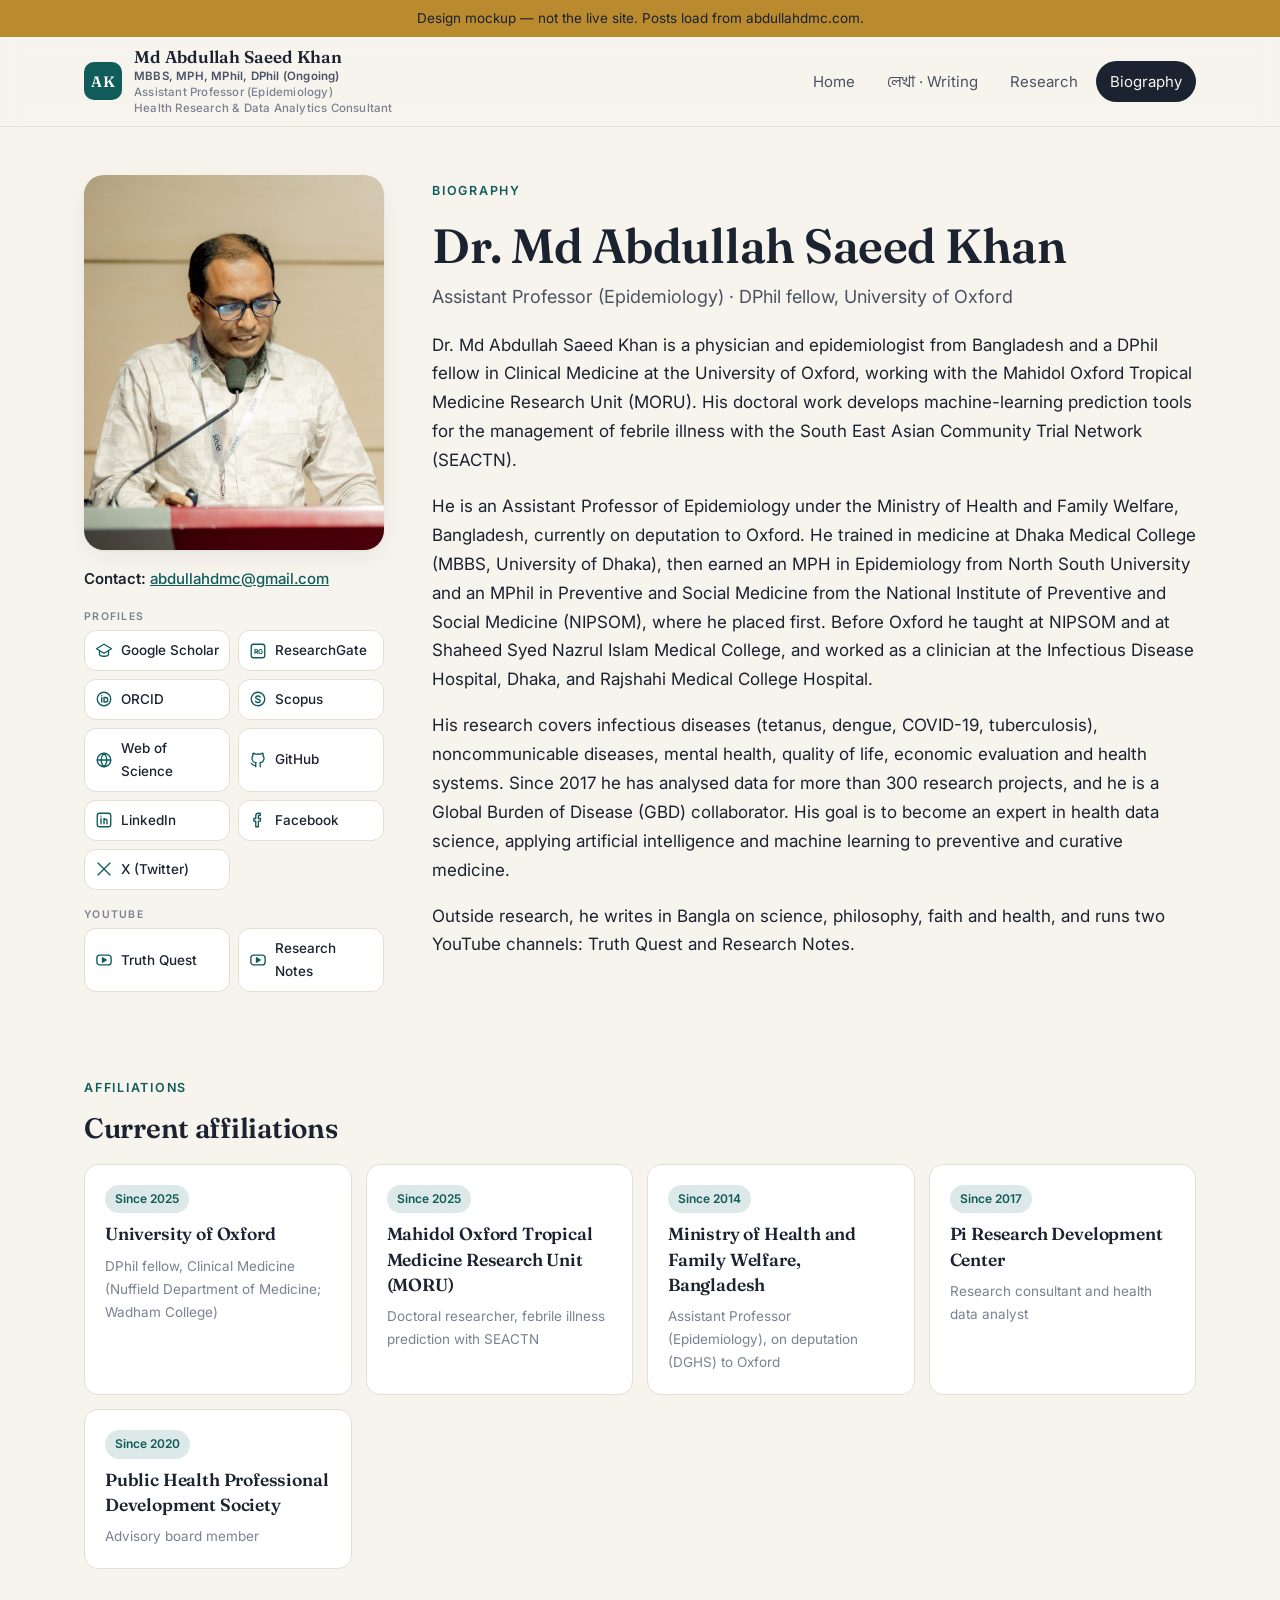
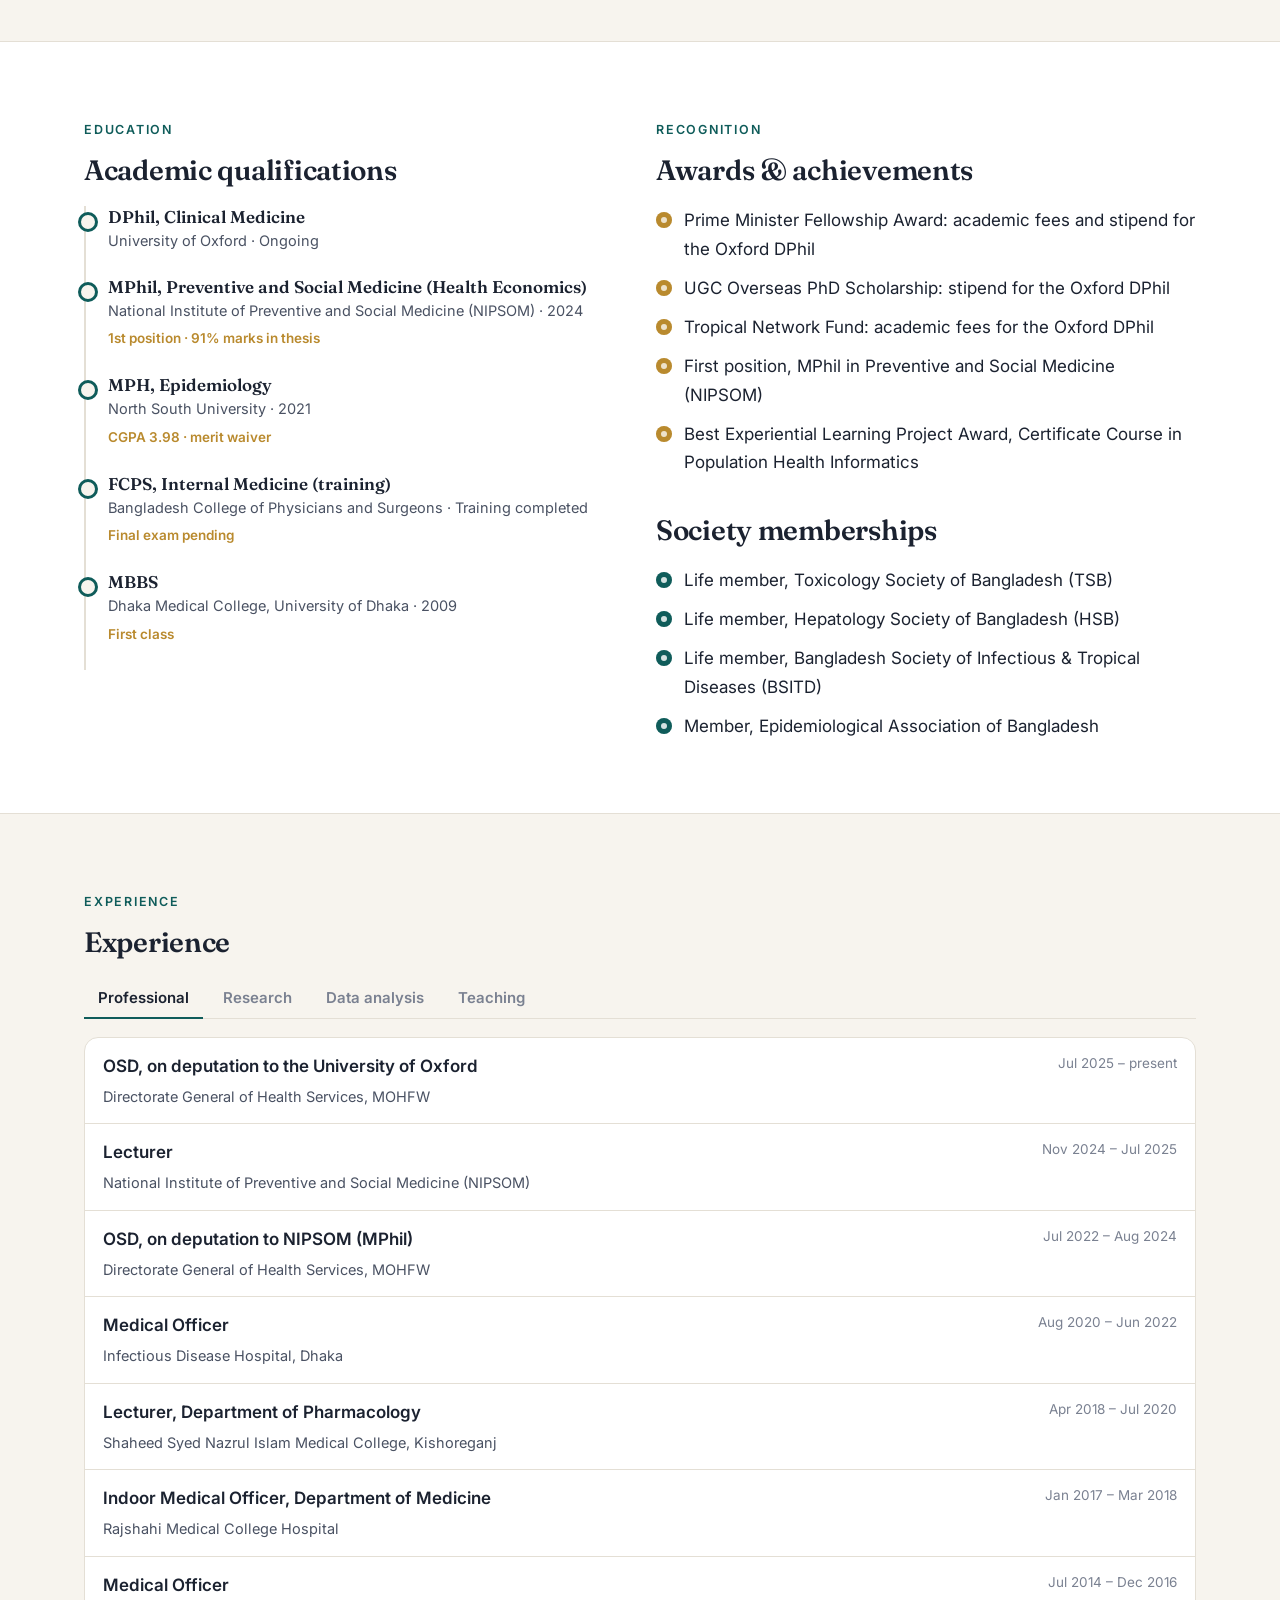
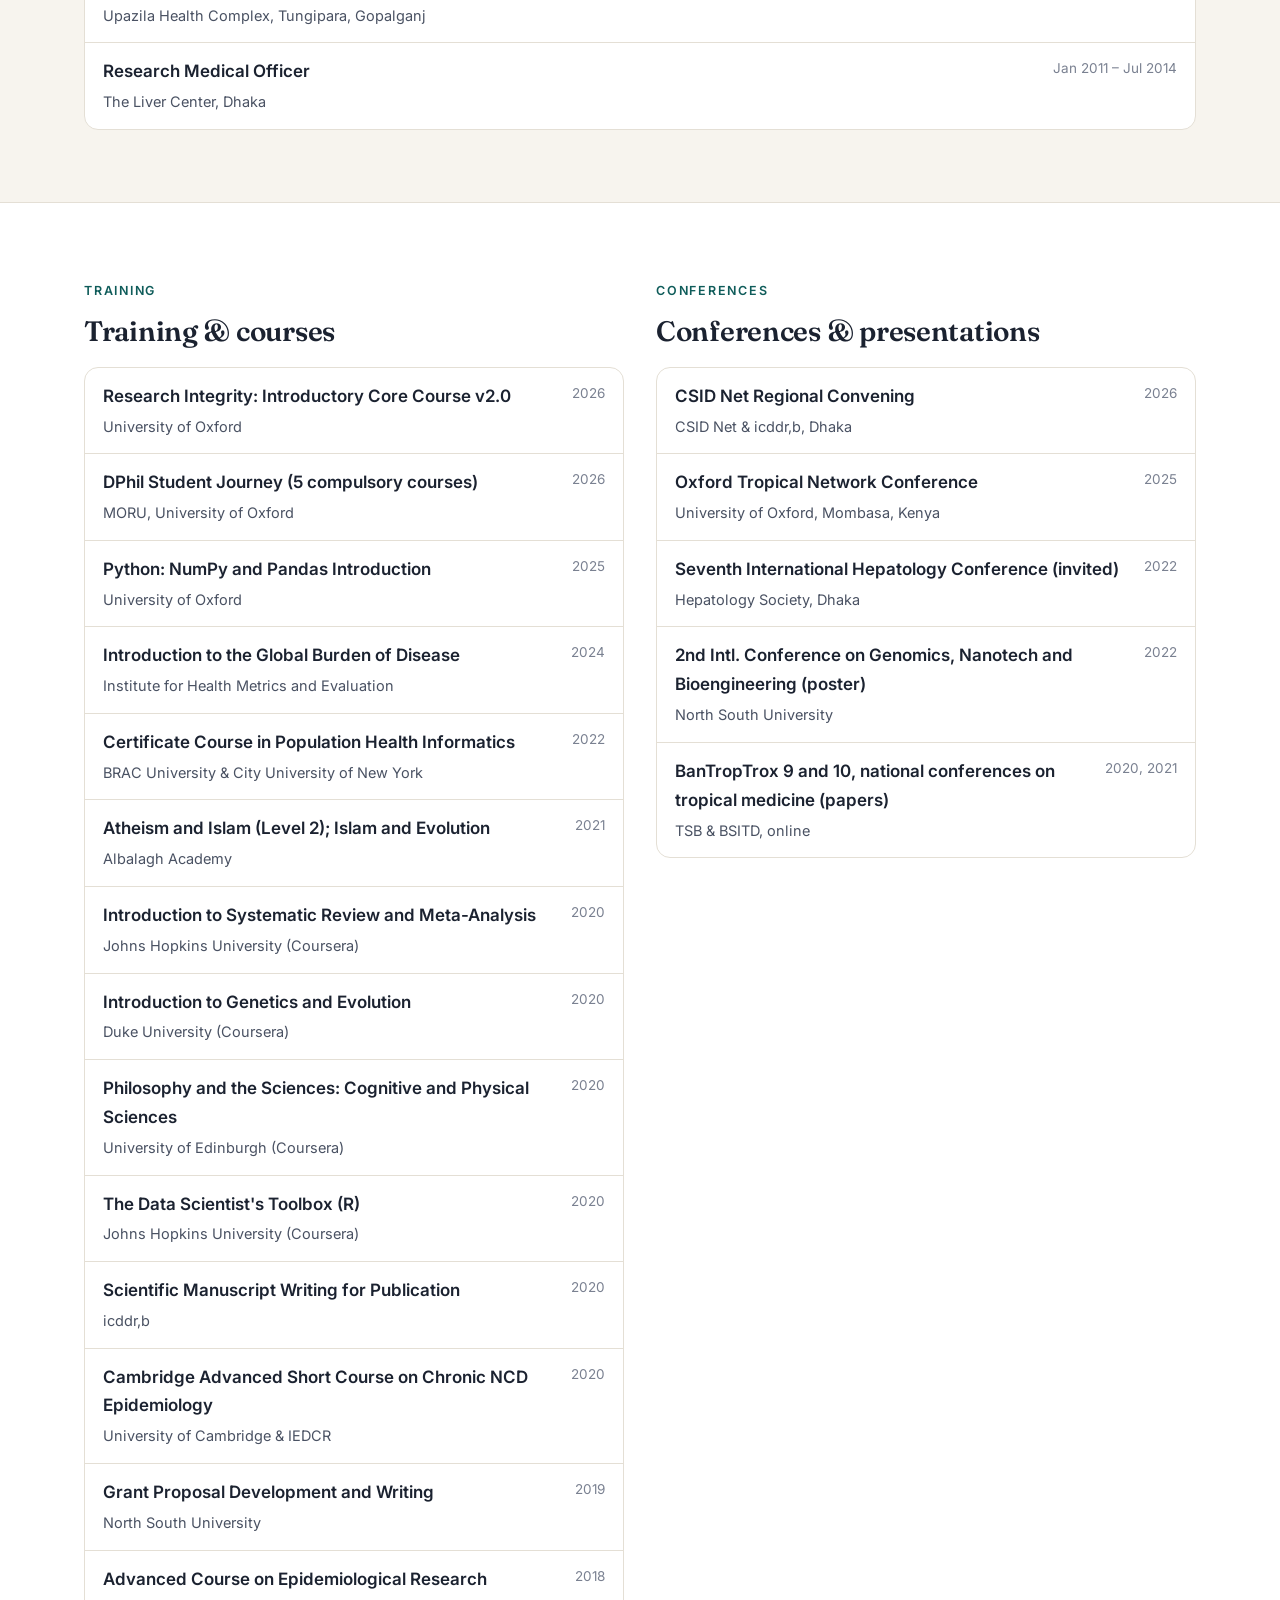
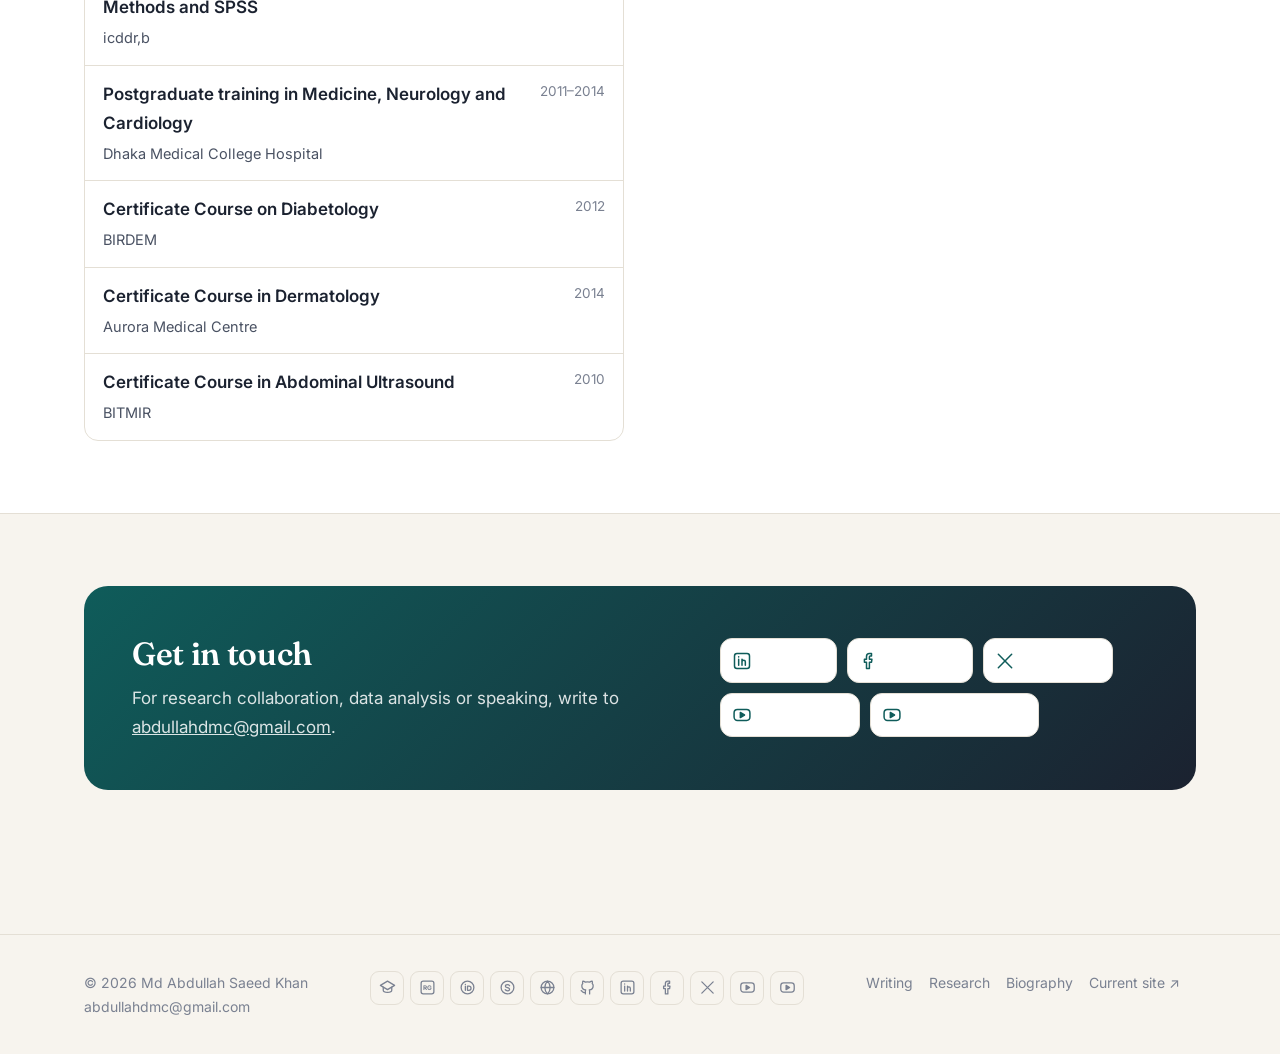
==== commit 92aedf9a: "Biography sidebar: YouTube as compact link chips, smaller side headings Co-Authored-By: Claude Opus " ====
--- a/docs/about.html
+++ b/docs/about.html
@@ -19,7 +19,7 @@
     <h2 class="side-h">Profiles</h2>
     <div class="side-links" id="links"></div>
     <h2 class="side-h">YouTube</h2>
-    <div class="yt side-yt" id="yt"></div>
+    <div class="side-links" id="yt"></div>
   </aside>
   <div>
     <span class="eyebrow">Biography</span>
@@ -76,7 +76,7 @@
   document.getElementById("members").innerHTML = rows(P.memberships, m => `<li>${m}</li>`);
   document.getElementById("training").innerHTML = rows(P.training, ([t, i, y]) => `<li><b>${t}</b><span class="where">${i}</span><span class="when">${y}</span></li>`);
   document.getElementById("conf").innerHTML = rows(P.conferences, ([t, i, y]) => `<li><b>${t}</b><span class="where">${i}</span><span class="when">${y}</span></li>`);
-  document.getElementById("yt").innerHTML = rows(P.links.youtube, ([l, u, ic, sub]) => `<a href="${u}" target="_blank" rel="noopener">${linkIcon(ic)}<div><b>${l}</b><span>${sub}</span></div></a>`);
+  document.getElementById("yt").innerHTML = linkChips(P.links.youtube.map(([l, u, ic]) => [l, u, ic]));
   document.getElementById("social").innerHTML = linkChips([...P.links.social, ...P.links.youtube.map(([l, u, i]) => [l, u, i])]);
 
   const X = P.experience;
--- a/docs/assets/style.css
+++ b/docs/assets/style.css
@@ -341,15 +341,10 @@
 .bio-text p { margin: 0 0 1em; }
 .bio-side .contact { margin: 16px 0 0; font-size: 15px; font-weight: 600; }
 .bio-side .contact a { color: var(--accent); font-weight: 500; }
-.side-h { font: 600 12.5px/1 var(--sans); letter-spacing: .14em; text-transform: uppercase; color: var(--ink-3); margin: 24px 0 10px; }
+.side-h { font: 600 10.5px/1 var(--sans); letter-spacing: .12em; text-transform: uppercase; color: var(--ink-3); margin: 20px 0 8px; }
 .side-links { display: grid; grid-template-columns: 1fr 1fr; gap: 8px; }
 .side-links .profile-link { padding: 8px 10px; font-size: 13.5px; gap: 8px; }
 .side-links .profile-link svg { width: 18px; height: 18px; }
-.side-yt { grid-template-columns: 1fr; gap: 10px; }
-.side-yt a { padding: 14px; gap: 12px; }
-.side-yt svg { width: 32px; height: 32px; }
-.side-yt b { font-size: 17px; }
-.side-yt span { font-size: 13px; }
 @media (max-width: 860px) { .bio-hero { grid-template-columns: 1fr; gap: 24px; } .bio-hero .portrait { max-width: 260px; } }
 .sub-h { font-size: clamp(22px, 2.6vw, 28px); margin: 0 0 18px; }
 .affil-grid { display: grid; grid-template-columns: repeat(auto-fill, minmax(260px, 1fr)); gap: 14px; }
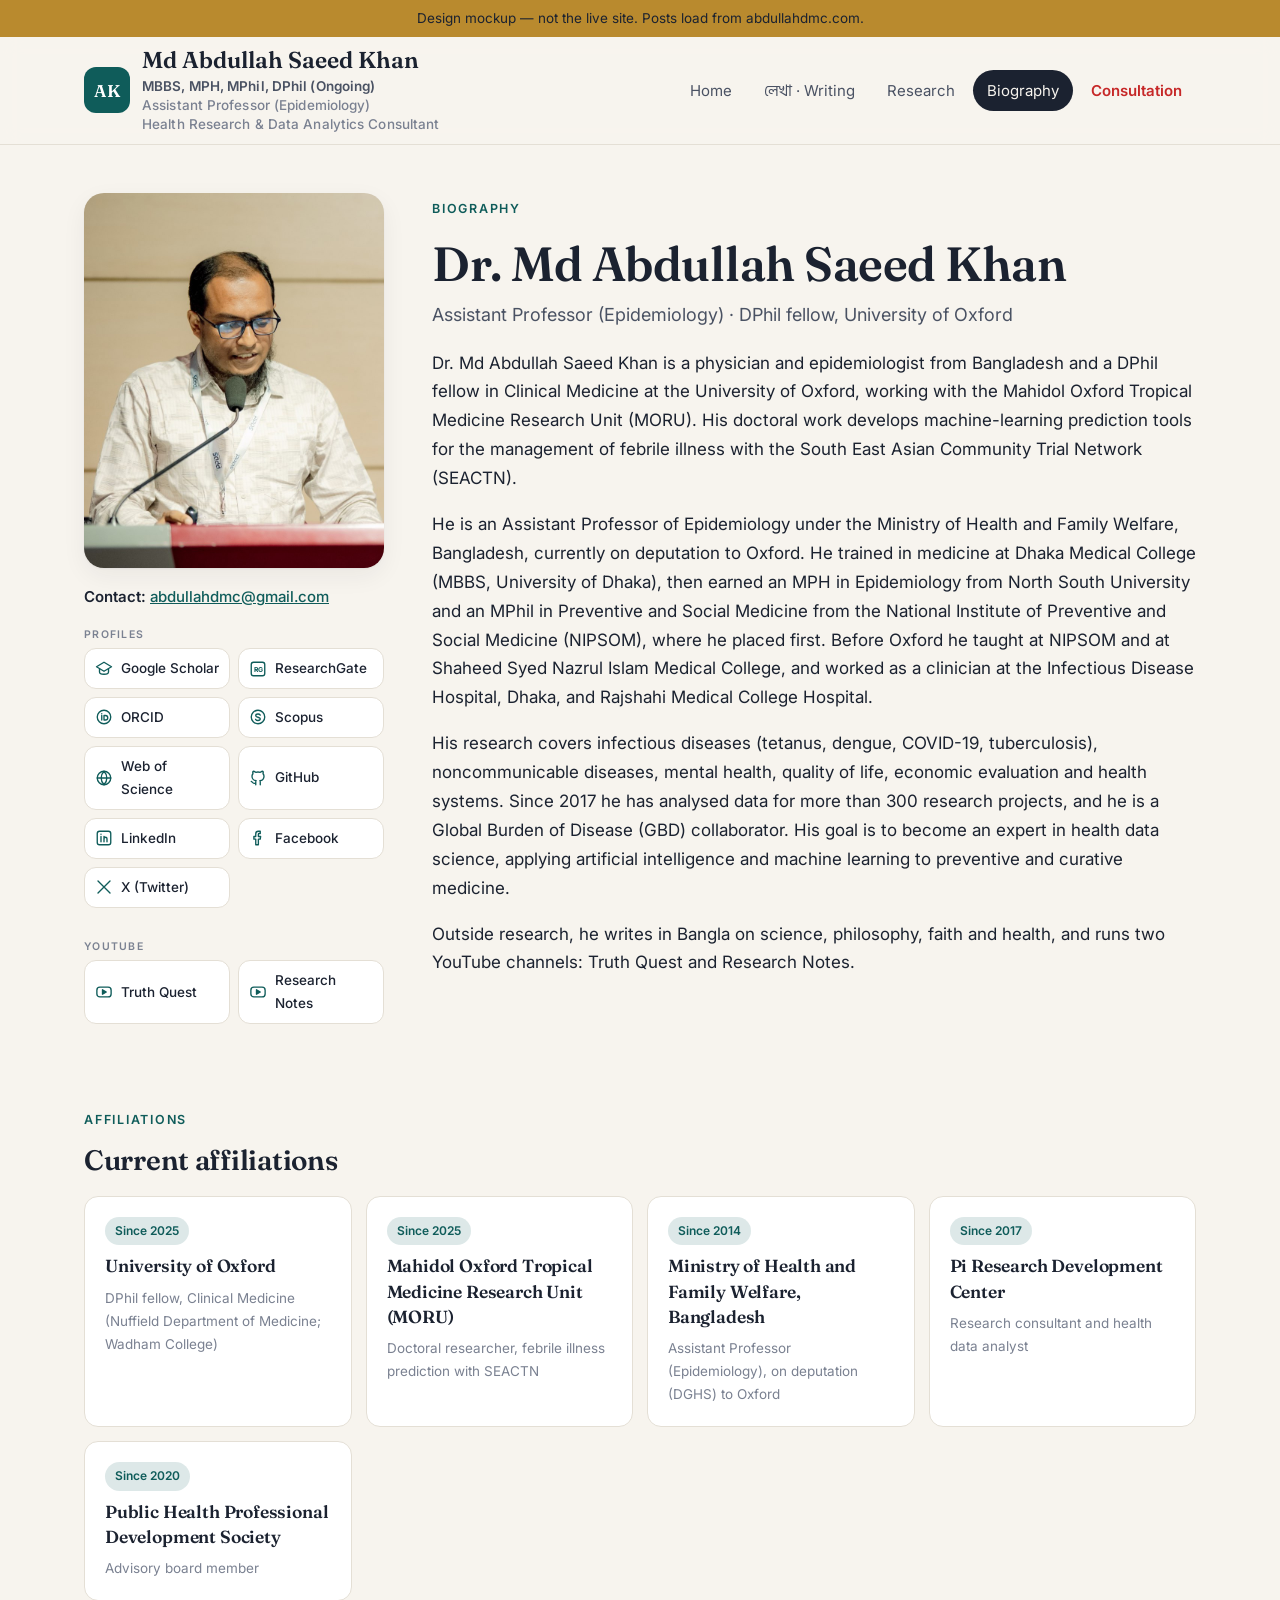
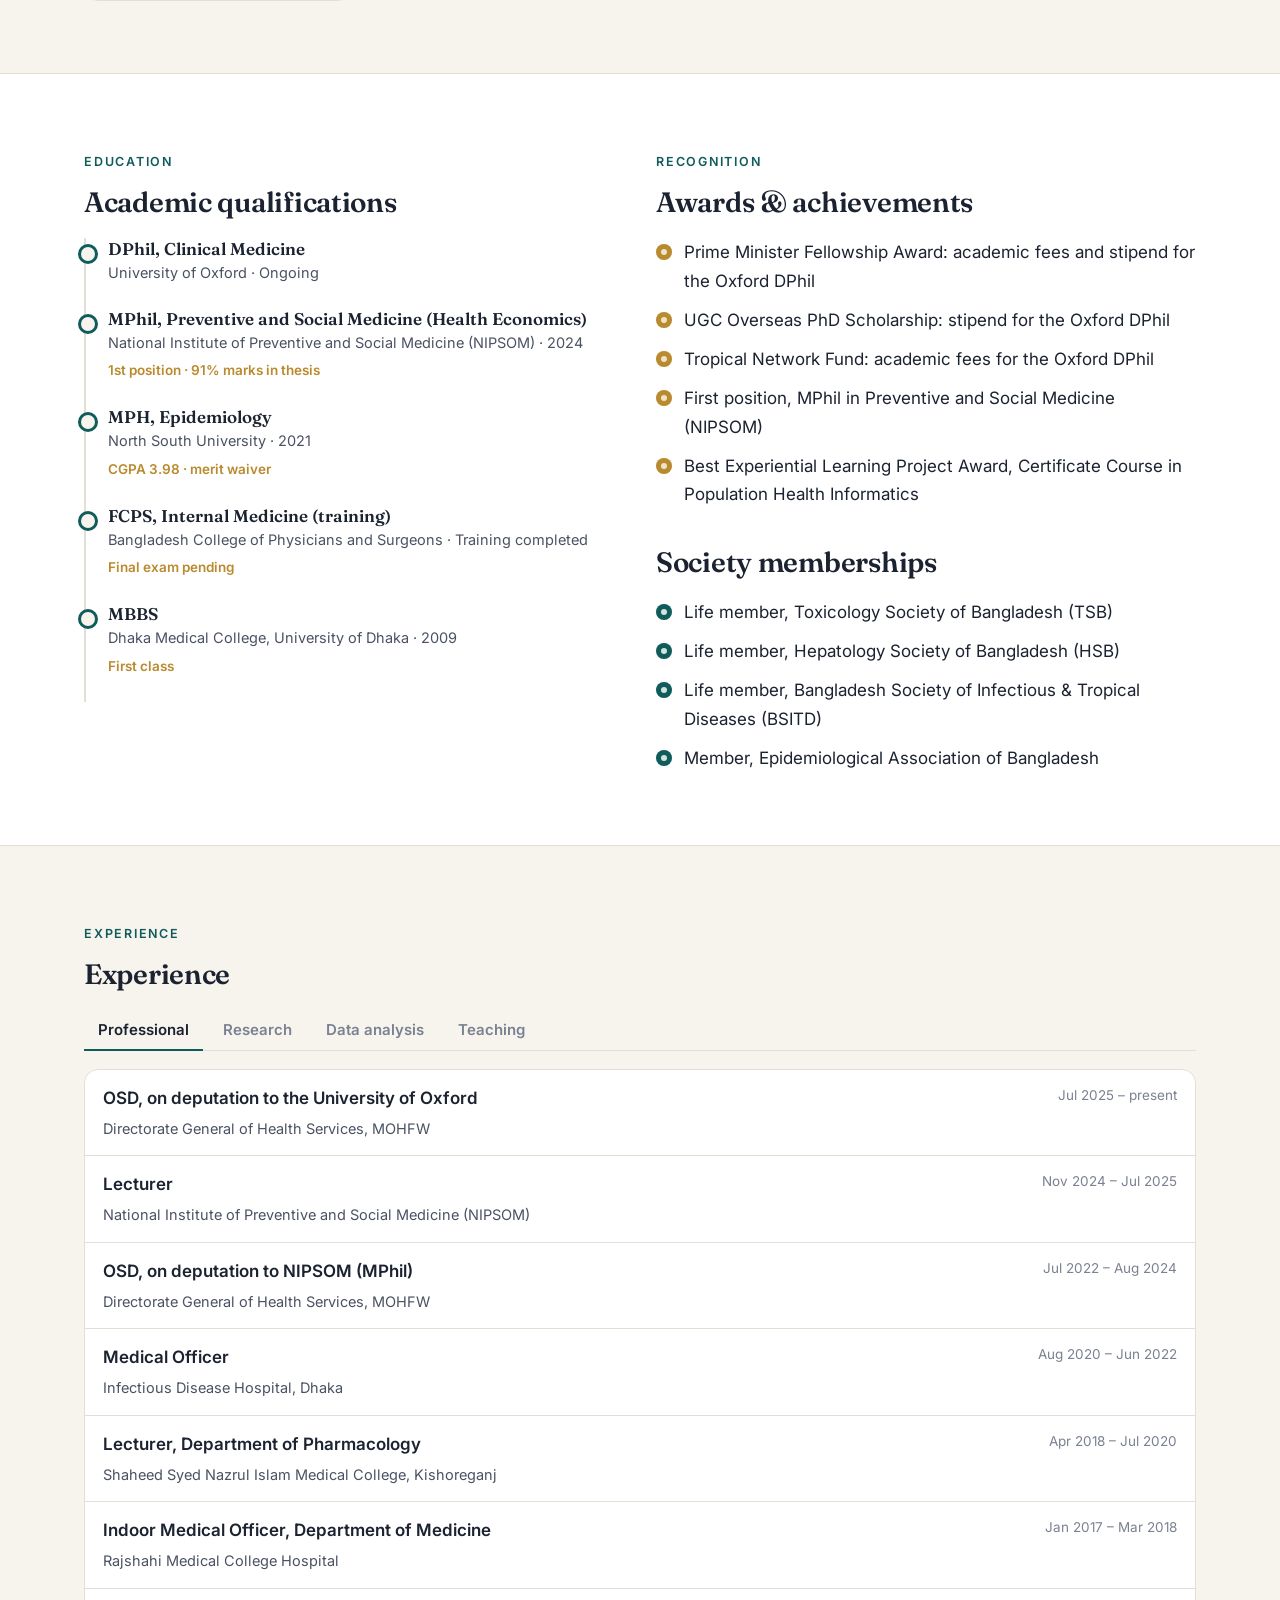
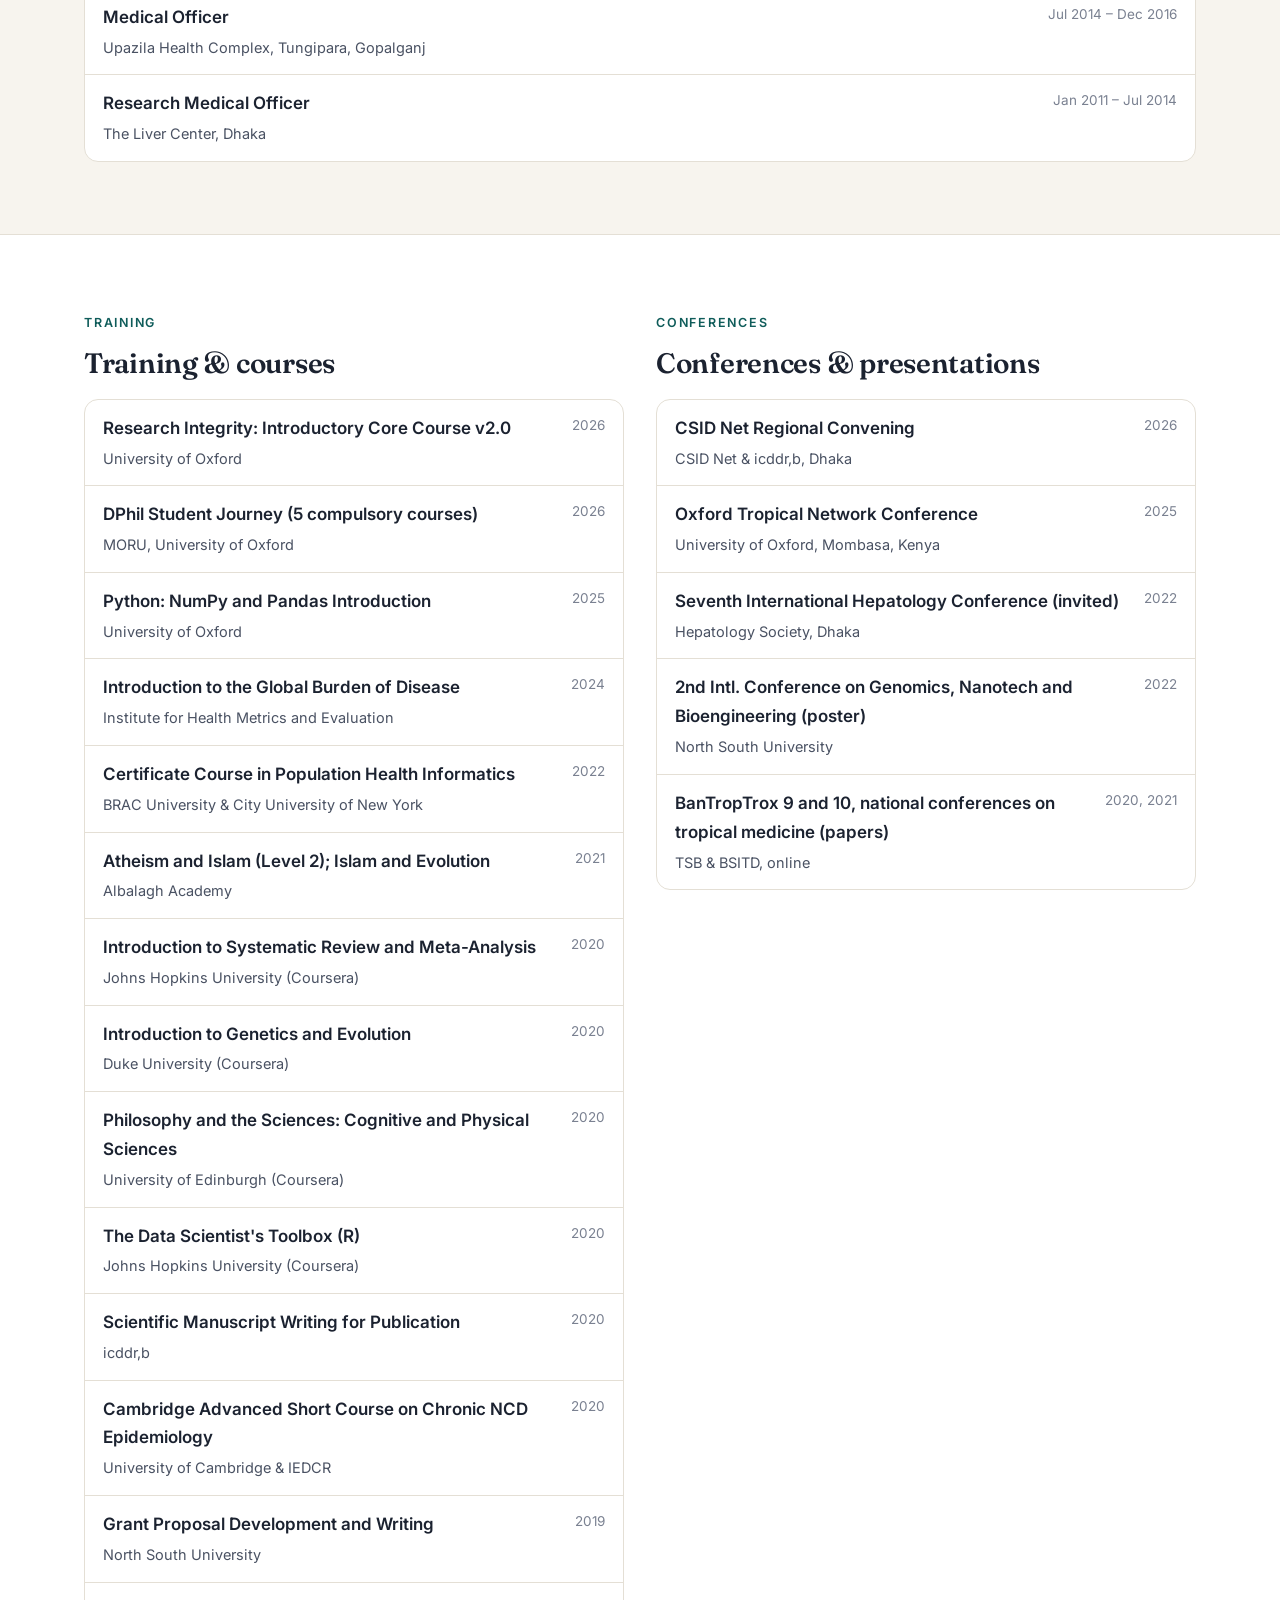
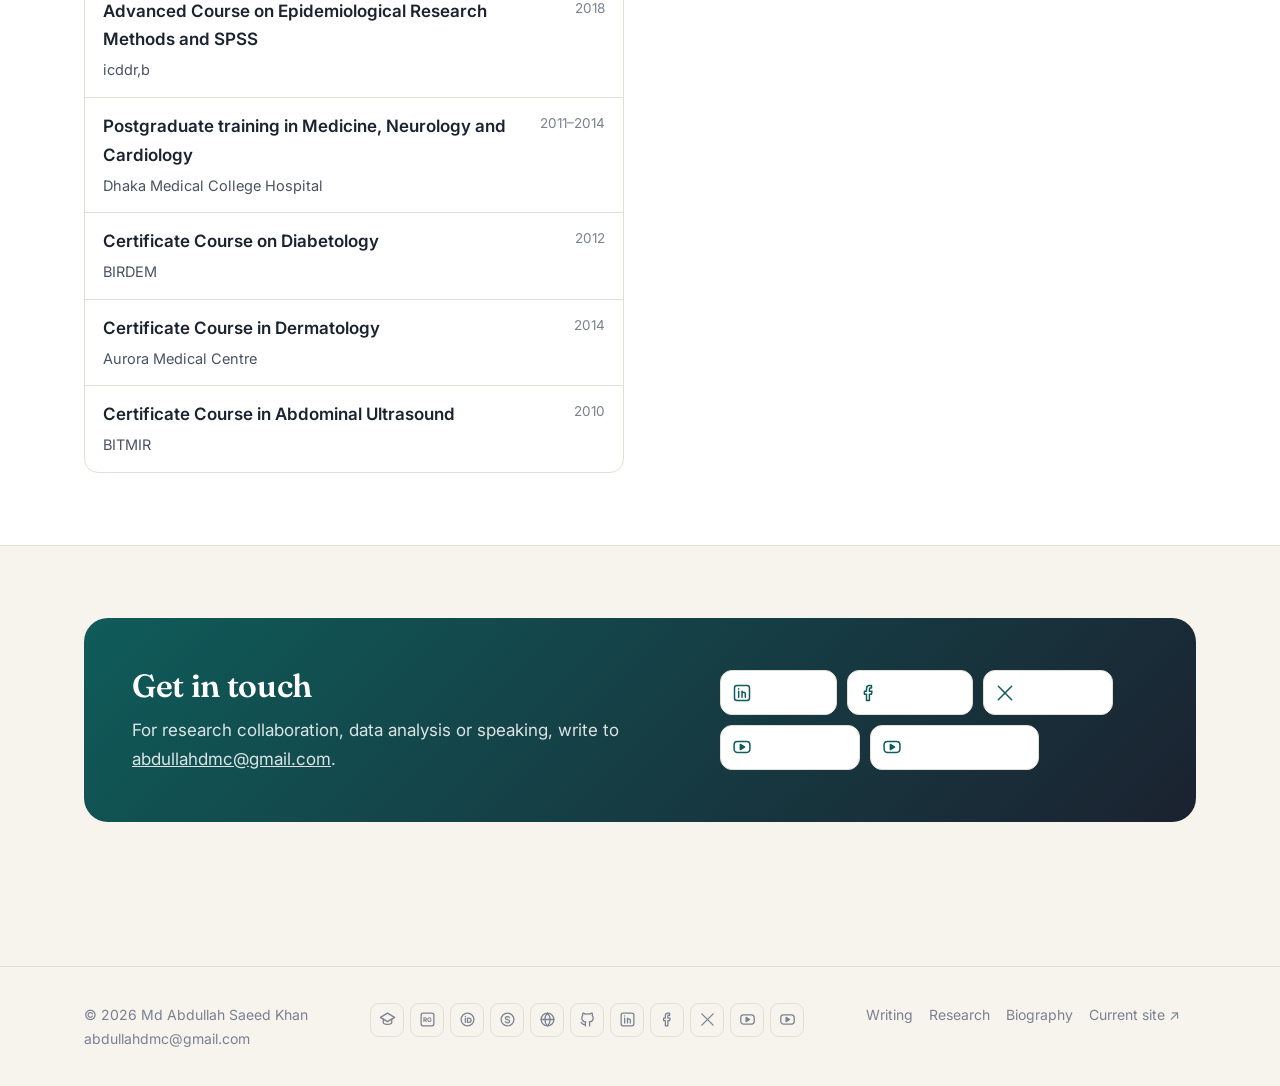
==== commit aa7c7b2b: "Rebalance header name and hero headline sizes; menu button below 1020px Larger name and credentials " ====
--- a/docs/about.html
+++ b/docs/about.html
@@ -7,7 +7,7 @@
 <meta name="description" content="Biography, affiliations, qualifications, training and experience of Dr. Md Abdullah Saeed Khan.">
 <link rel="preconnect" href="https://fonts.googleapis.com"><link rel="preconnect" href="https://fonts.gstatic.com" crossorigin>
 <link href="https://fonts.googleapis.com/css2?family=Fraunces:ital,opsz,wght@0,9..144,500;0,9..144,600;1,9..144,500&family=Hind+Siliguri:wght@400;500;600&family=Inter:wght@400;500;600&family=Noto+Serif+Bengali:wght@500;600&display=swap" rel="stylesheet">
-<link rel="stylesheet" href="assets/style.css">
+<link rel="stylesheet" href="assets/style.css?v=20261025">
 </head>
 <body>
 <div id="site-header"></div>
@@ -62,7 +62,7 @@
 
 <div id="site-footer"></div>
 <script src="assets/profile.js"></script>
-<script src="assets/site.js"></script>
+<script src="assets/site.js?v=20261025"></script>
 <script>
   renderChrome("about.html");
   const P = window.PROFILE;
--- a/docs/assets/style.css
+++ b/docs/assets/style.css
@@ -50,10 +50,12 @@
   width: 38px; height: 38px; border-radius: 10px; background: var(--accent); color: var(--accent-ink);
   display: grid; place-items: center; font: 600 15px/1 var(--serif); letter-spacing: .5px;
 }
-.brand-name { font: 600 17px/1.15 var(--serif); }
-.brand-name small { display: block; font: 500 11.5px/1.35 var(--sans); color: var(--ink-3); letter-spacing: .2px; }
-.brand-name small:first-of-type { margin-top: 3px; color: var(--ink-2); font-weight: 600; }
-@media (max-width: 400px) { .site-header .brand-mark { display: none; } .brand-name { font-size: 15.5px; } .brand-name small { font-size: 10.5px; } }
+.brand-name { font: 600 23px/1.15 var(--serif); }
+.brand-name small { display: block; font: 500 13.5px/1.4 var(--sans); color: var(--ink-3); letter-spacing: .1px; }
+.brand-name small:first-of-type { margin-top: 4px; color: var(--ink-2); font-weight: 600; }
+.site-header .brand-mark { width: 46px; height: 46px; font-size: 17px; border-radius: 12px; }
+@media (max-width: 600px) { .brand-name { font-size: 18px; } .brand-name small { font-size: 12px; } .site-header .brand-mark { width: 40px; height: 40px; font-size: 15px; } }
+@media (max-width: 400px) { .site-header .brand-mark { display: none; } .brand-name { font-size: 17px; } .brand-name small { font-size: 11.5px; } }
 .nav { margin-left: auto; display: flex; gap: 4px; }
 .nav a {
   text-decoration: none; padding: 8px 14px; border-radius: 999px; font-size: 15px; color: var(--ink-2);
@@ -62,7 +64,8 @@
 .nav a.active { background: var(--ink); color: var(--paper); }
 .menu-btn { display: none; margin-left: auto; background: none; border: 1px solid var(--line); border-radius: 10px;
   width: 42px; height: 42px; color: var(--ink); font-size: 20px; cursor: pointer; }
-@media (max-width: 760px) {
+.brand-name, .nav a { white-space: nowrap; }
+@media (max-width: 1020px) {
   .menu-btn { display: block; }
   .nav { display: none; position: absolute; top: 100%; left: 0; right: 0; flex-direction: column;
     background: var(--paper); border-bottom: 1px solid var(--line); padding: 8px 16px 16px; }
@@ -87,13 +90,22 @@
 .btn-primary:hover { filter: brightness(1.08); }
 .btn-ghost { border-color: var(--line); color: var(--ink); background: var(--surface); }
 .btn-ghost:hover { border-color: var(--ink-3); }
+.btn-consult { background: linear-gradient(135deg, #d32f2f, #b71c1c); color: #fff; padding: 15px 24px; font-size: 16.5px; margin-bottom: 14px;
+  box-shadow: 0 6px 18px rgba(183, 28, 28, .32); transition: transform .2s, box-shadow .2s; }
+.btn-consult:hover { transform: translateY(-2px); box-shadow: 0 10px 24px rgba(183, 28, 28, .4); }
+.pulse { width: 10px; height: 10px; border-radius: 50%; background: #fff; position: relative; flex: none; }
+.pulse::after { content: ""; position: absolute; inset: 0; border-radius: 50%; background: #fff; animation: pulse 1.8s ease-out infinite; }
+@keyframes pulse { from { transform: scale(1); opacity: .8; } to { transform: scale(2.8); opacity: 0; } }
+@media (prefers-reduced-motion: reduce) { .pulse::after { animation: none; } }
+.nav a.nav-consult { color: #c62828; font-weight: 600; }
+.nav a.nav-consult.active { background: #c62828; color: #fff; }
 
 /* ---------- hero ---------- */
 .hero { padding: 64px 0 40px; }
 .hero-grid { display: grid; grid-template-columns: 1.25fr 1fr; gap: 56px; align-items: center; }
-.hero h1 { font-size: clamp(38px, 5.4vw, 62px); margin: 16px 0 18px; }
+.hero h1 { font-size: clamp(32px, 4vw, 48px); margin: 14px 0 16px; }
 .hero h1 em { font-style: italic; color: var(--accent); }
-.hero .lede { font-size: 19px; color: var(--ink-2); max-width: 36em; margin: 0 0 28px; }
+.hero .lede { font-size: 18px; color: var(--ink-2); max-width: 36em; margin: 0 0 28px; }
 .hero .lede-bn { font-family: "Hind Siliguri", var(--sans); }
 .hero-actions { display: flex; gap: 12px; flex-wrap: wrap; }
 .stats { display: grid; grid-template-columns: repeat(3, 1fr); gap: 12px; margin-top: 36px; max-width: 520px; }
@@ -342,6 +354,7 @@
 .bio-side .contact { margin: 16px 0 0; font-size: 15px; font-weight: 600; }
 .bio-side .contact a { color: var(--accent); font-weight: 500; }
 .side-h { font: 600 10.5px/1 var(--sans); letter-spacing: .12em; text-transform: uppercase; color: var(--ink-3); margin: 20px 0 8px; }
+.side-links + .side-h { margin-top: 34px; }
 .side-links { display: grid; grid-template-columns: 1fr 1fr; gap: 8px; }
 .side-links .profile-link { padding: 8px 10px; font-size: 13.5px; gap: 8px; }
 .side-links .profile-link svg { width: 18px; height: 18px; }
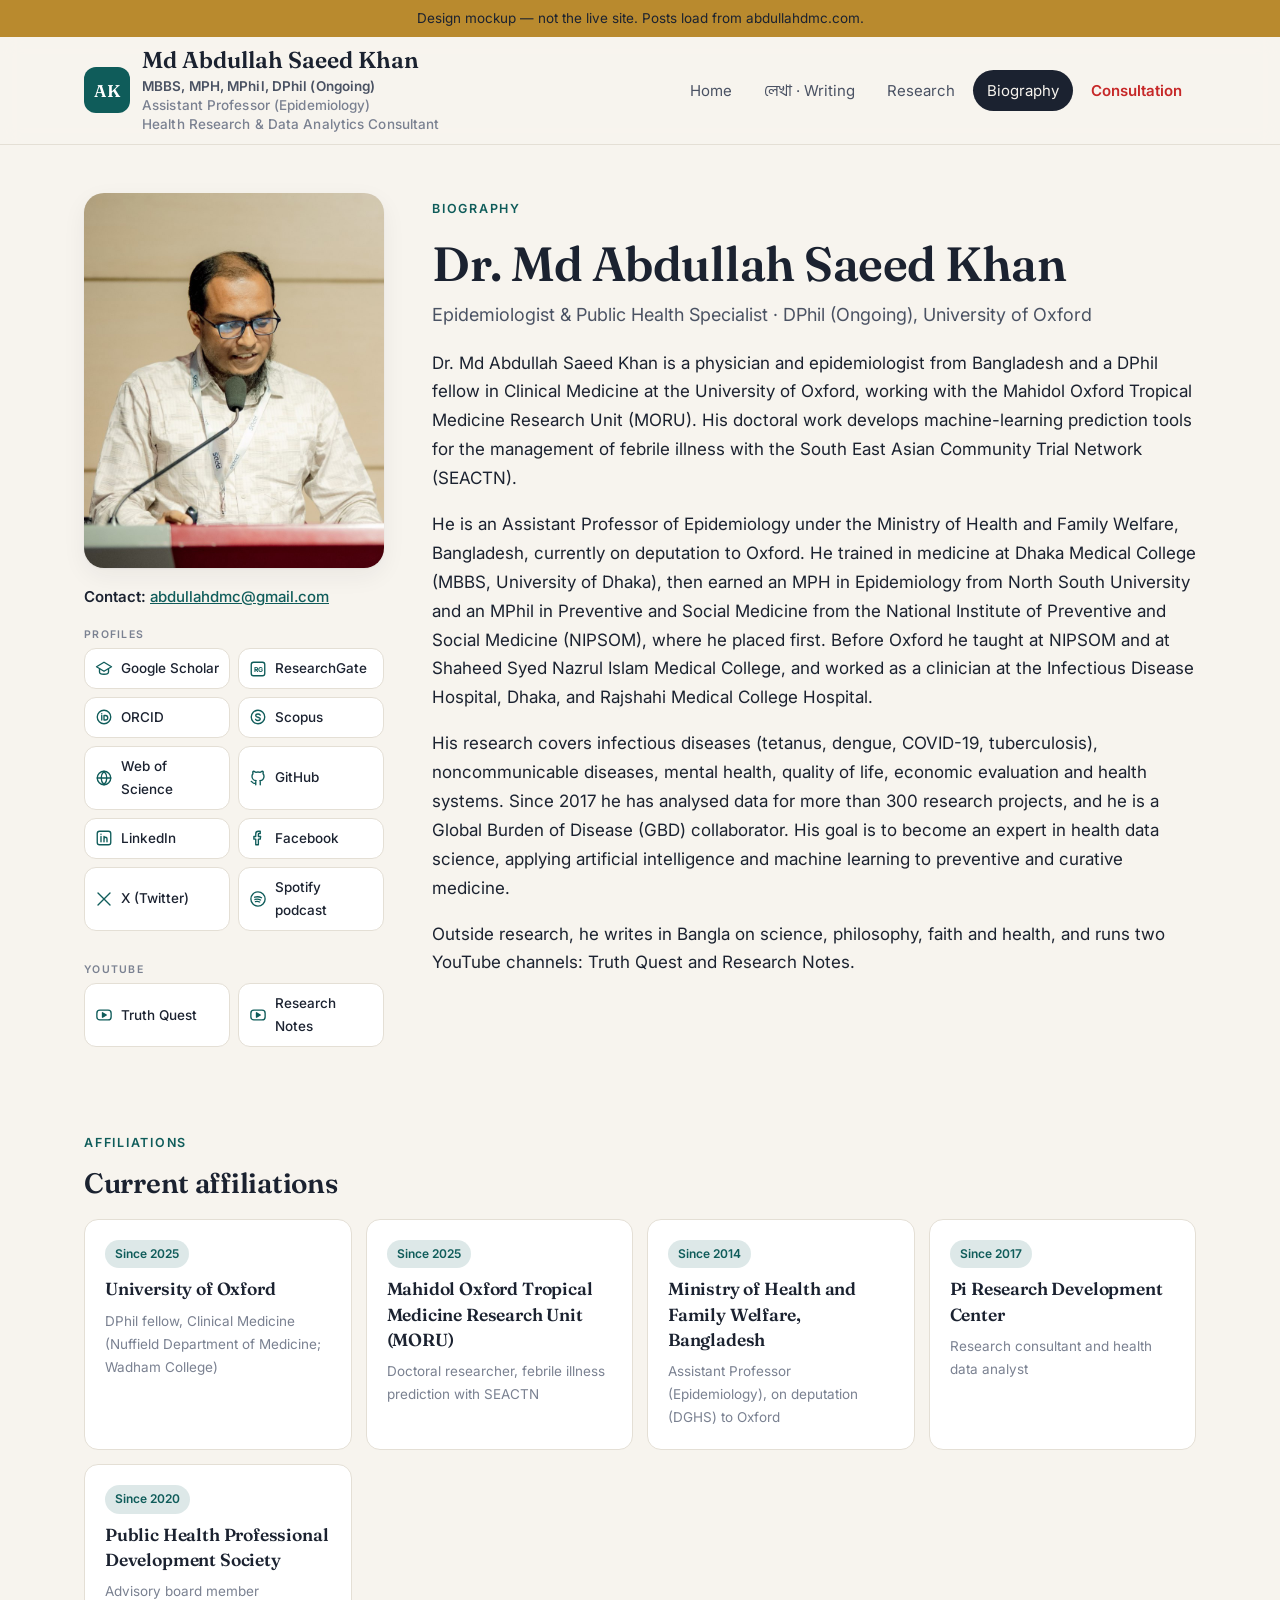
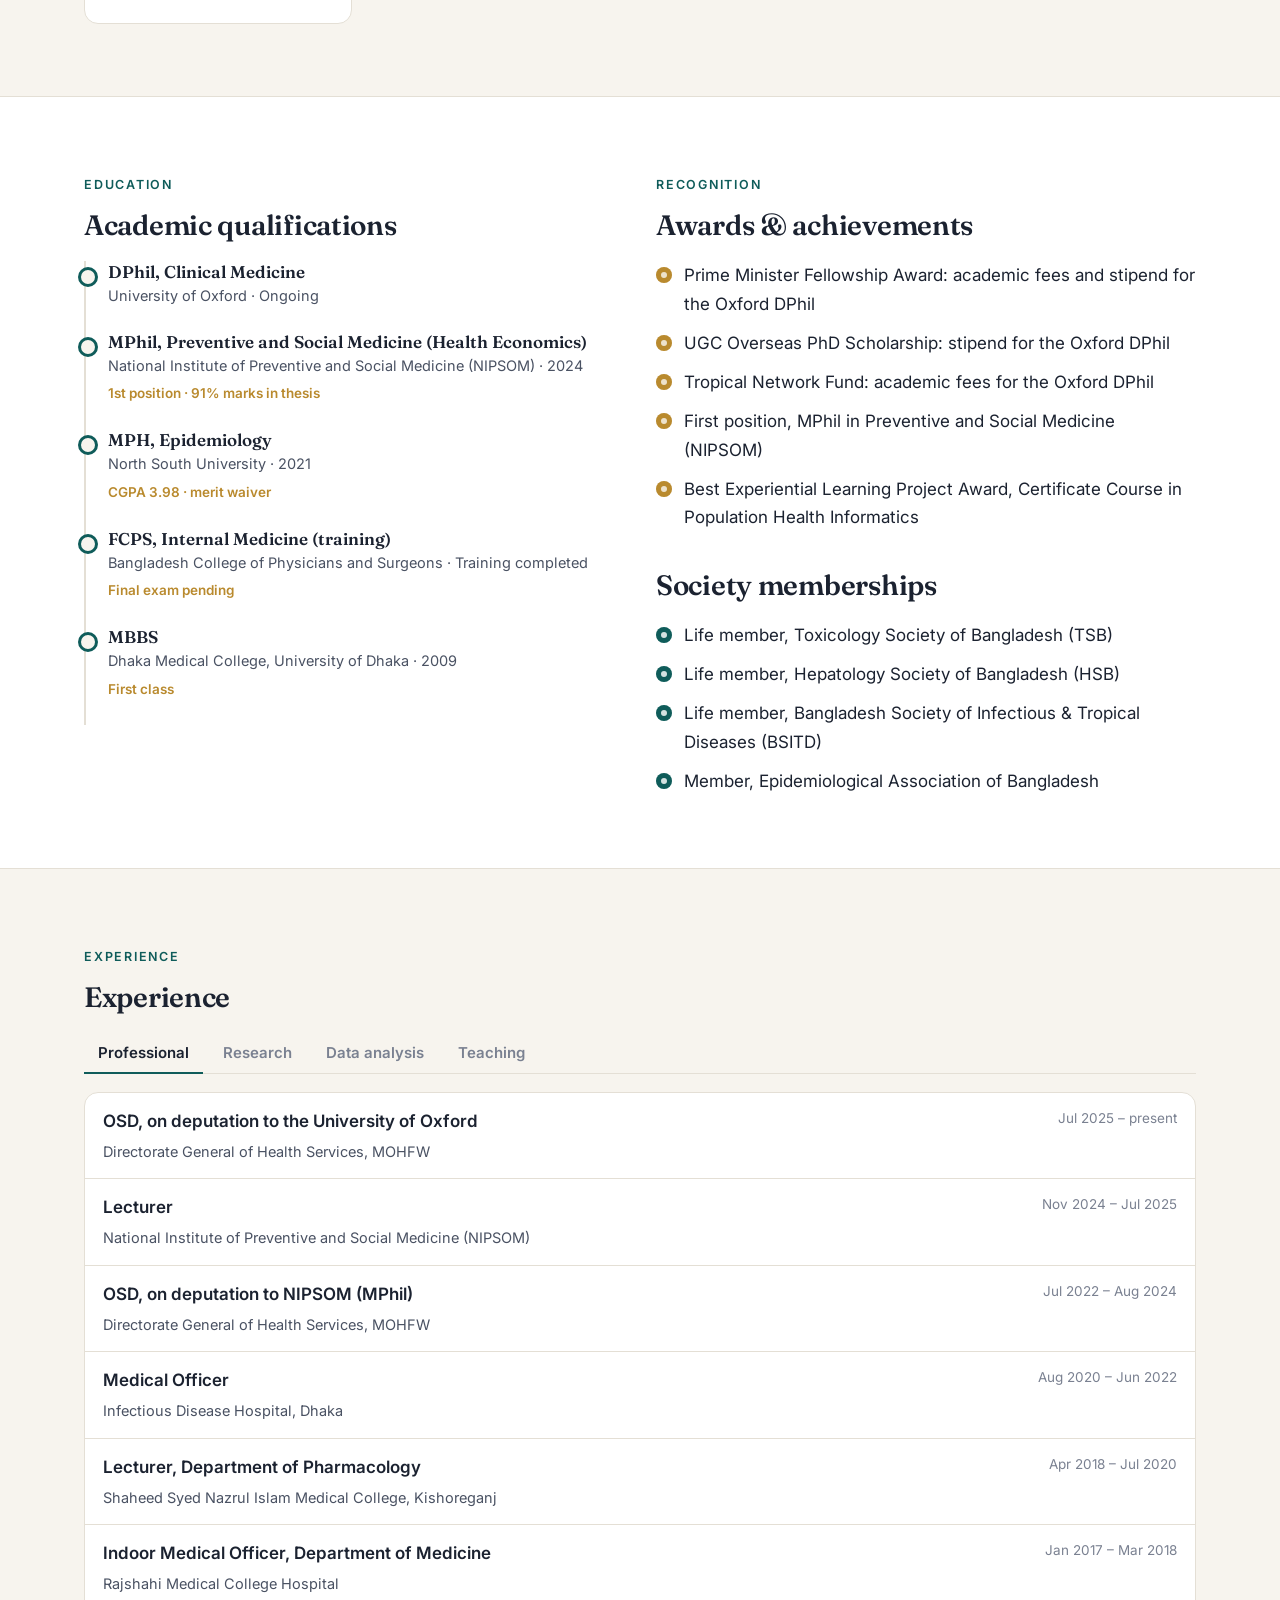
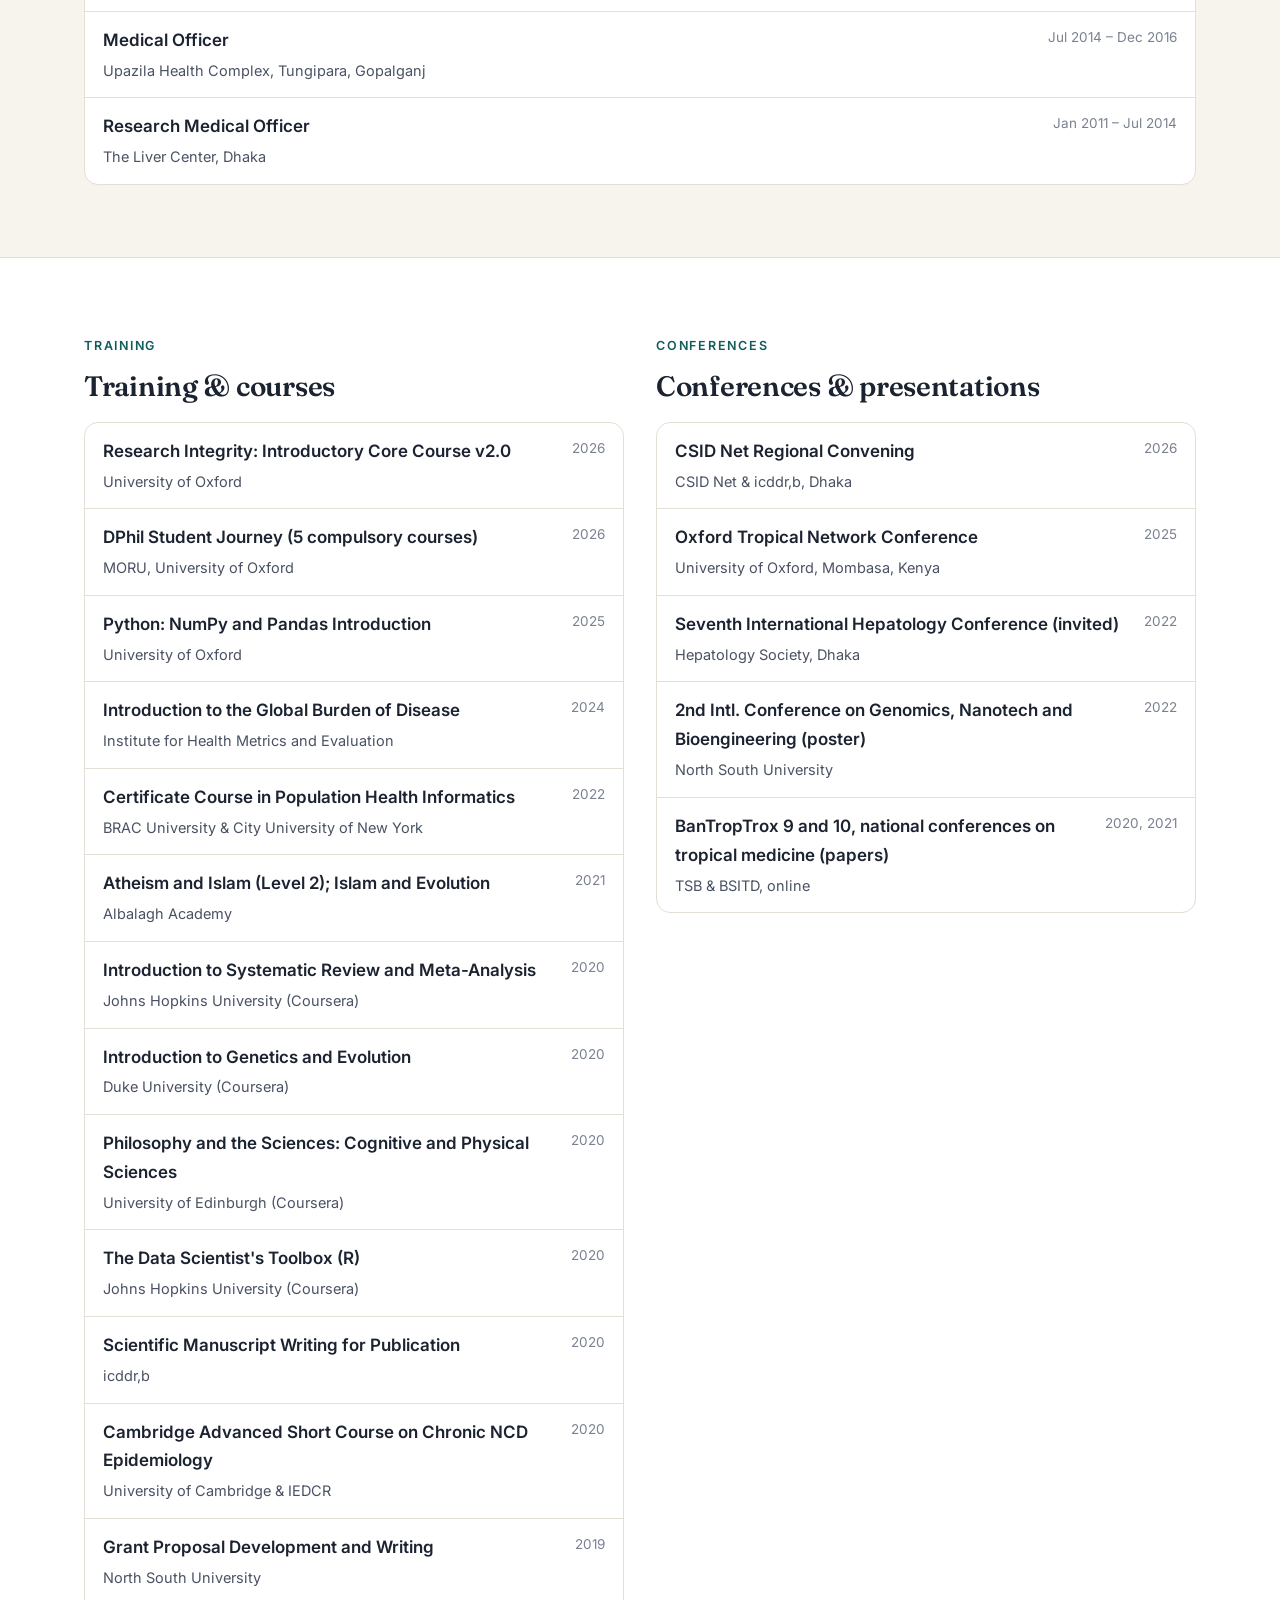
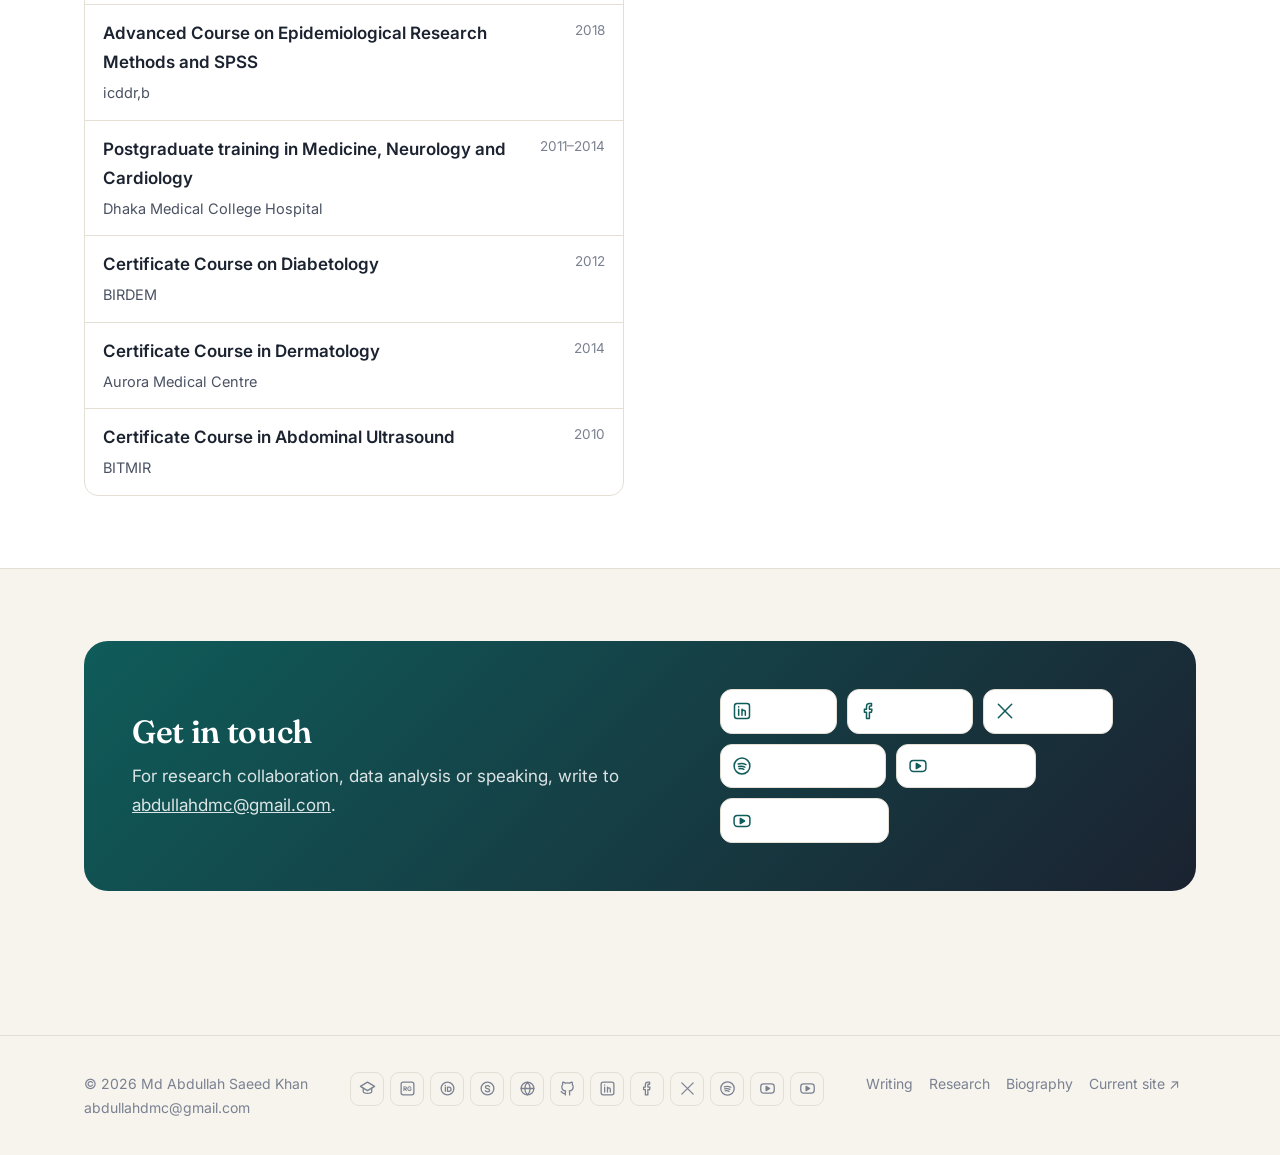
==== commit cf081316: "Theme 2.0.5: DPhil (Ongoing); Epidemiologist & Public Health Specialist Co-Authored-By: Claude Opus " ====
--- a/docs/about.html
+++ b/docs/about.html
@@ -7,7 +7,7 @@
 <meta name="description" content="Biography, affiliations, qualifications, training and experience of Dr. Md Abdullah Saeed Khan.">
 <link rel="preconnect" href="https://fonts.googleapis.com"><link rel="preconnect" href="https://fonts.gstatic.com" crossorigin>
 <link href="https://fonts.googleapis.com/css2?family=Fraunces:ital,opsz,wght@0,9..144,500;0,9..144,600;1,9..144,500&family=Hind+Siliguri:wght@400;500;600&family=Inter:wght@400;500;600&family=Noto+Serif+Bengali:wght@500;600&display=swap" rel="stylesheet">
-<link rel="stylesheet" href="assets/style.css?v=20261025">
+<link rel="stylesheet" href="assets/style.css?v=20261029">
 </head>
 <body>
 <div id="site-header"></div>
@@ -24,7 +24,7 @@
   <div>
     <span class="eyebrow">Biography</span>
     <h1 id="name"></h1>
-    <p class="role">Assistant Professor (Epidemiology) · DPhil fellow, University of Oxford</p>
+    <p class="role">Epidemiologist &amp; Public Health Specialist · DPhil (Ongoing), University of Oxford</p>
     <div class="bio-text" id="bio"></div>
   </div>
 </div></section>
@@ -62,7 +62,7 @@
 
 <div id="site-footer"></div>
 <script src="assets/profile.js"></script>
-<script src="assets/site.js?v=20261025"></script>
+<script src="assets/site.js?v=20261029"></script>
 <script>
   renderChrome("about.html");
   const P = window.PROFILE;
--- a/docs/assets/style.css
+++ b/docs/assets/style.css
@@ -126,10 +126,33 @@
   border: 1px solid var(--line);
 }
 .badge b { display: block; font-family: var(--serif); font-size: 16px; }
+.hero-side { display: flex; flex-direction: column; gap: 16px; }
+.hero-side .hero-visual { aspect-ratio: 6 / 5; }
+.sc-body { display: grid; grid-template-columns: 1.5fr 1fr; gap: 18px; align-items: end; }
+.hero-side .portrait.photo { background-position: center 22%; }
+.scholar-card { display: block; text-decoration: none; background: var(--surface); border: 1px solid var(--line); border-radius: 18px;
+  padding: 16px 18px 14px; box-shadow: var(--shadow); transition: border-color .2s; }
+.scholar-card:hover { border-color: var(--accent); }
+.sc-head { display: flex; justify-content: space-between; align-items: center; gap: 10px; margin-bottom: 8px; }
+.sc-head span { display: inline-flex; align-items: center; gap: 8px; font: 600 15px var(--sans); }
+.sc-head svg { width: 18px; height: 18px; color: var(--accent); }
+.sc-head small { font-size: 11.5px; color: var(--ink-3); }
+.scholar-card table { width: 100%; border-collapse: collapse; font-size: 14px; }
+.scholar-card th { font: 600 11.5px var(--sans); color: var(--ink-3); text-align: right; padding: 4px 0 6px; letter-spacing: .03em; }
+.scholar-card td { padding: 6px 0; border-top: 1px solid var(--line); text-align: right; font: 600 16px var(--serif); }
+.scholar-card td:first-child { text-align: left; font: 500 14px var(--sans); color: var(--ink-2); }
+.scholar-card th:first-child { width: 40%; }
+.sc-bars { display: flex; gap: 5px; align-items: flex-end; height: 92px; }
+.sc-bars div { flex: 1; height: 100%; display: flex; flex-direction: column; justify-content: flex-end; align-items: center; gap: 3px; }
+.sc-bars i { display: block; width: 100%; background: var(--accent); border-radius: 3px 3px 0 0; opacity: .85; }
+.sc-bars div:last-child i { opacity: 1; }
+.sc-bars span { font-size: 10.5px; color: var(--ink-3); line-height: 1; }
 @media (max-width: 900px) {
   .hero-grid { grid-template-columns: 1fr; gap: 36px; }
+  .hero-side { max-width: 380px; }
   .hero-visual { max-width: 380px; aspect-ratio: 1 / 1; }
   .hero-visual .badge { left: 16px; bottom: -18px; }
+  .hero-side .scholar-card { margin-top: 18px; }
 }
 
 /* ---------- cover (generated post image) ---------- */
@@ -316,6 +339,8 @@
 .box .meta { font-size: 13.5px; color: var(--ink-3); }
 .pill { align-self: flex-start; display: inline-block; font-size: 12px; font-weight: 600; padding: 4px 10px; border-radius: 999px; background: color-mix(in srgb, var(--accent) 14%, transparent); color: var(--accent); }
 .pill.gold { background: color-mix(in srgb, var(--gold) 18%, transparent); color: var(--gold); }
+.pill.kind { background: color-mix(in srgb, #6a5fc1 16%, transparent); color: #5a4fb0; }
+.pill.kind.pre { background: color-mix(in srgb, var(--ink-3) 16%, transparent); color: var(--ink-2); }
 .amount { font: 600 20px/1.2 var(--serif); }
 
 /* ---------- publication list ---------- */
